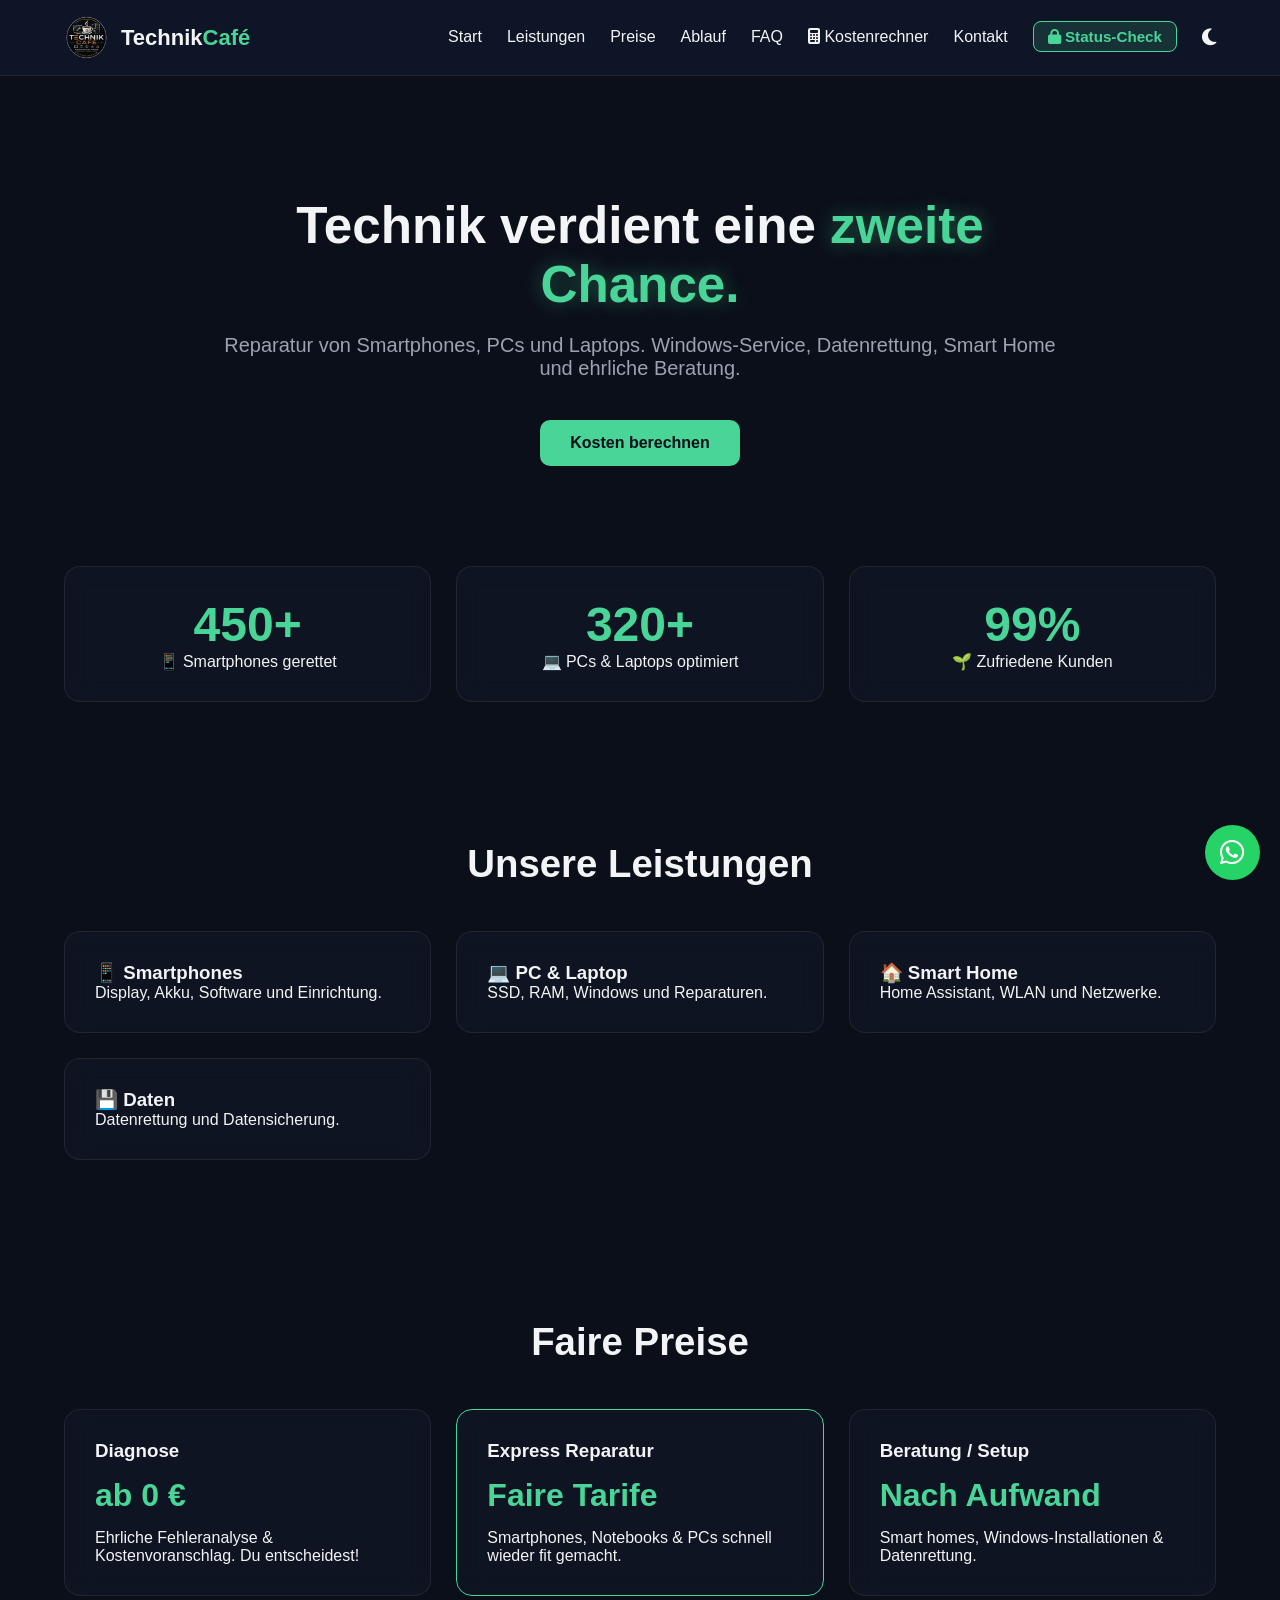
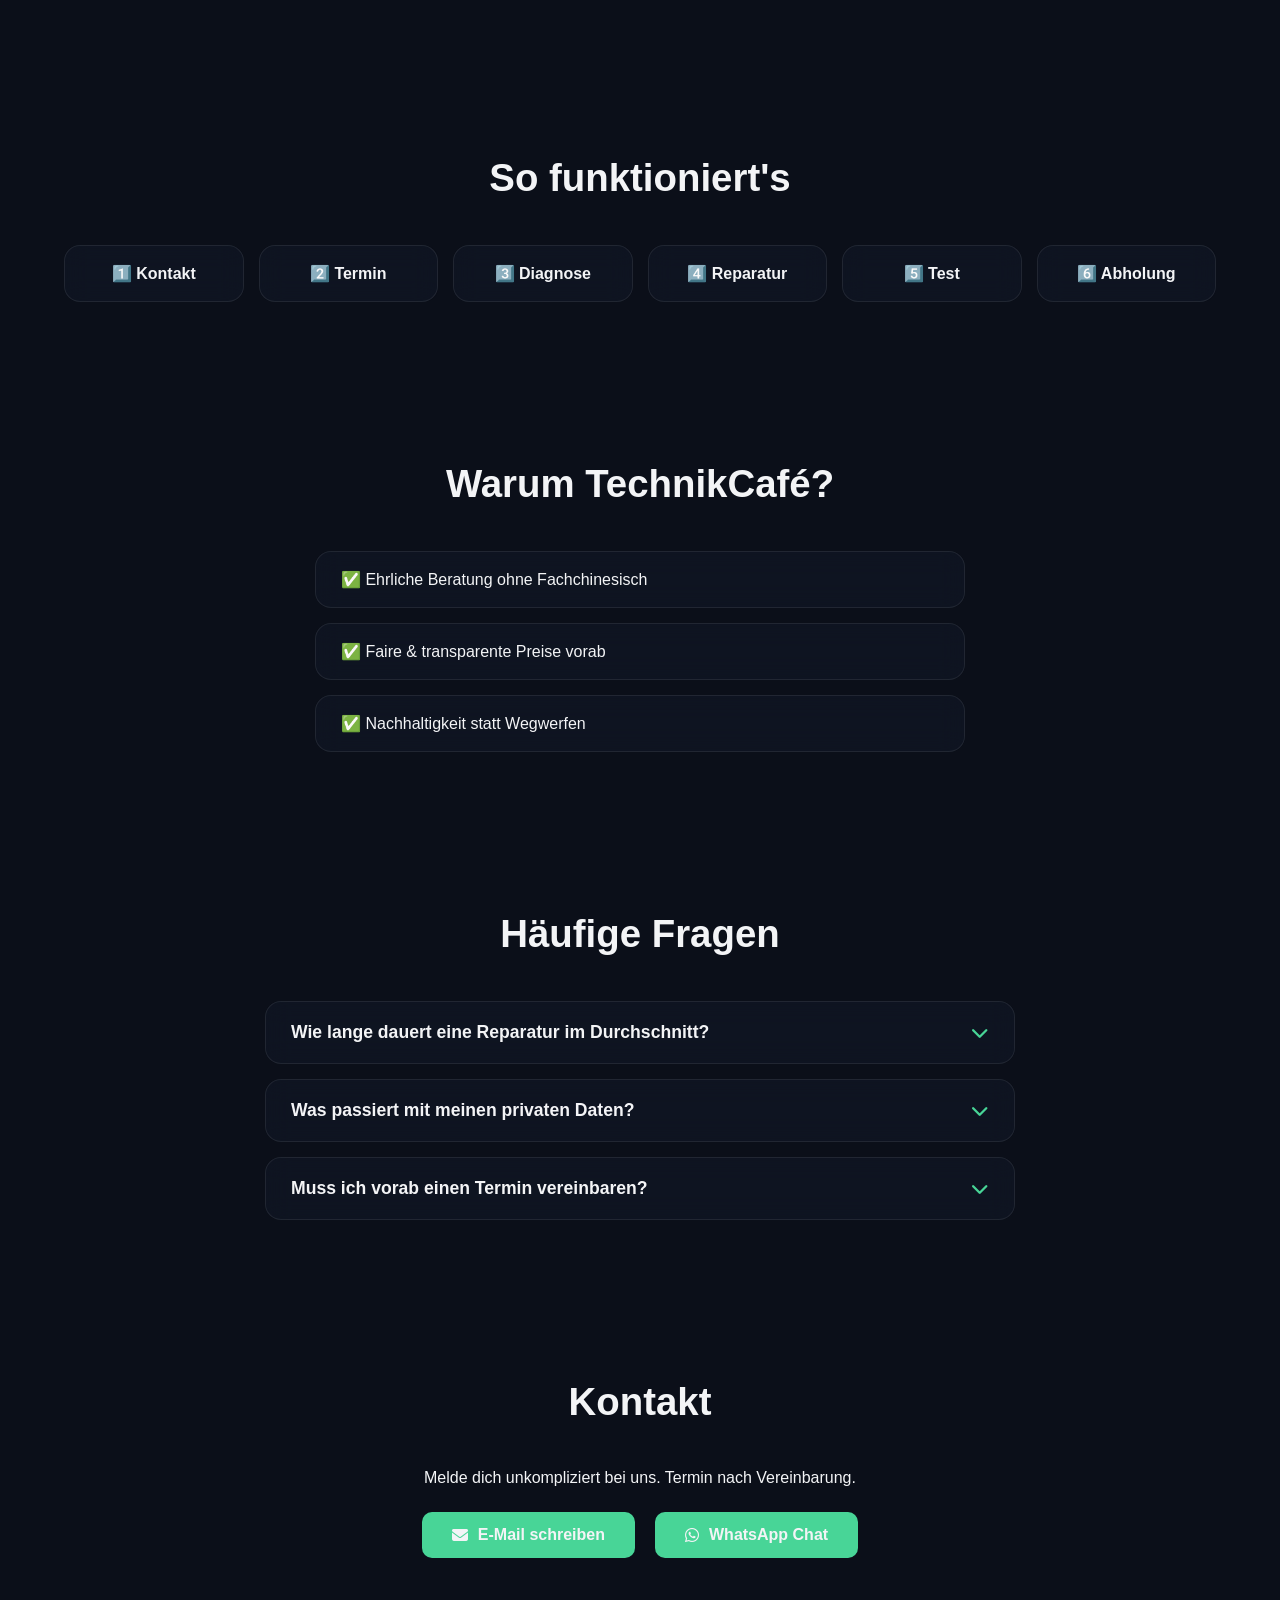
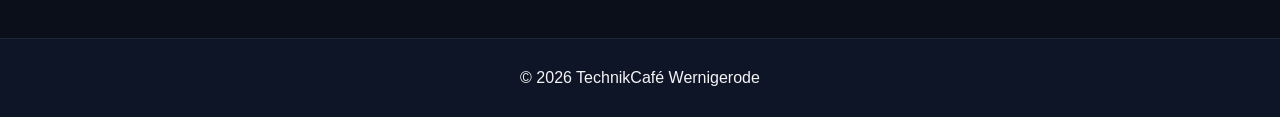
==== index.html @ 8811cb4f "Add files via upload" ====
<!DOCTYPE html>
<html lang="de">
<head>
    <meta charset="UTF-8">
    <meta name="viewport" content="width=device-width, initial-scale=1.0">
    <title>TechnikCafé | Technik. Reparatur. Beratung.</title>
    <link rel="icon" type="image/x-icon" href="/favicon.ico">
    <link rel="apple-touch-icon" href="/favicon.ico">
    <link rel="stylesheet" href="style.css?v=1.9">
    <link rel="stylesheet" href="https://cdnjs.cloudflare.com/ajax/libs/font-awesome/6.4.0/css/all.min.css">
</head>
<body>

    <div class="bg-animation"></div>

    <header>
        <nav>
            <div class="logo">
                <img src="assets/img/tc.png" alt="TechnikCafé Logo">
                <span>Technik<span class="accent">Café</span></span>
            </div>
            
            <input type="checkbox" id="menu-toggle" class="menu-toggle">
            <label for="menu-toggle" class="menu-hamburger">
                <span></span>
                <span></span>
                <span></span>
            </label>

            <ul>
                <li><a href="#start">Start</a></li>
                <li><a href="#leistungen">Leistungen</a></li>
                <li><a href="#preise">Preise</a></li>
                <li><a href="#ablauf">Ablauf</a></li>
                <li><a href="#faq">FAQ</a></li>
                <li><a href="#" id="calc-open-btn"><i class="fas fa-calculator"></i> Kostenrechner</a></li>
                <li><a href="#kontakt">Kontakt</a></li>
                <li><a href="#" id="login-open-btn" class="nav-login-btn"><i class="fas fa-lock"></i> Status-Check</a></li>
                <li>
                    <button id="theme-toggle" class="theme-btn" aria-label="Farbschema wechseln">
                        <i class="fas fa-moon id-dark"></i>
                        <i class="fas fa-sun id-light" style="display: none;"></i>
                    </button>
                </li>
            </ul>
        </nav>

        <section id="start" class="hero">
            <h1>Technik verdient eine <span class="glow-text">zweite Chance.</span></h1>
            <p>Reparatur von Smartphones, PCs und Laptops. Windows-Service, Datenrettung, Smart Home und ehrliche Beratung.</p>
            <a href="#" id="hero-calc-btn" class="button glow-btn">Kosten berechnen</a>
        </section>
    </header>

    <main>
        <section id="stats" class="stats">
            <div class="cards stats-grid">
                <div class="card glass stat-card">
                    <div class="stat-wrapper"><span class="stat-number" data-target="450">0</span><span class="stat-suffix">+</span></div>
                    <p>📱 Smartphones gerettet</p>
                </div>
                <div class="card glass stat-card">
                    <div class="stat-wrapper"><span class="stat-number" data-target="320">0</span><span class="stat-suffix">+</span></div>
                    <p>💻 PCs & Laptops optimiert</p>
                </div>
                <div class="card glass stat-card">
                    <div class="stat-wrapper"><span class="stat-number" data-target="99">0</span><span class="stat-suffix">%</span></div>
                    <p>🌱 Zufriedene Kunden</p>
                </div>
            </div>
        </section>

        <section id="leistungen" class="leistungen">
            <h2>Unsere Leistungen</h2>
            <div class="cards">
                <div class="card glass">
                    <h3>📱 Smartphones</h3>
                    <p>Display, Akku, Software und Einrichtung.</p>
                </div>
                <div class="card glass">
                    <h3>💻 PC & Laptop</h3>
                    <p>SSD, RAM, Windows und Reparaturen.</p>
                </div>
                <div class="card glass">
                    <h3>🏠 Smart Home</h3>
                    <p>Home Assistant, WLAN und Netzwerke.</p>
                </div>
                <div class="card glass">
                    <h3>💾 Daten</h3>
                    <p>Datenrettung und Datensicherung.</p>
                </div>
            </div>
        </section>

        <section id="preise" class="preise">
            <h2>Faire Preise</h2>
            <div class="cards">
                <div class="card glass price-card">
                    <h3>Diagnose</h3>
                    <div class="price">ab 0 €</div>
                    <p>Ehrliche Fehleranalyse & Kostenvoranschlag. Du entscheidest!</p>
                </div>
                <div class="card glass price-card featured">
                    <h3>Express Reparatur</h3>
                    <div class="price">Faire Tarife</div>
                    <p>Smartphones, Notebooks & PCs schnell wieder fit gemacht.</p>
                </div>
                <div class="card glass price-card">
                    <h3>Beratung / Setup</h3>
                    <div class="price">Nach Aufwand</div>
                    <p>Smart homes, Windows-Installationen & Datenrettung.</p>
                </div>
            </div>
        </section>

        <section id="ablauf" class="ablauf">
            <h2>So funktioniert's</h2>
            <div class="timeline">
                <div class="glass">1️⃣ Kontakt</div>
                <div class="glass">2️⃣ Termin</div>
                <div class="glass">3️⃣ Diagnose</div>
                <div class="glass">4️⃣ Reparatur</div>
                <div class="glass">5️⃣ Test</div>
                <div class="glass">6️⃣ Abholung</div>
            </div>
        </section>

        <section class="warum">
            <h2>Warum TechnikCafé?</h2>
            <ul class="warum-list">
                <li class="glass">✅ Ehrliche Beratung ohne Fachchinesisch</li>
                <li class="glass">✅ Faire & transparente Preise vorab</li>
                <li class="glass">✅ Nachhaltigkeit statt Wegwerfen</li>
            </ul>
        </section>

        <section id="faq" class="faq">
            <h2>Häufige Fragen</h2>
            <div class="faq-container">
                <div class="faq-item glass">
                    <div class="faq-question">
                        <span>Wie lange dauert eine Reparatur im Durchschnitt?</span>
                        <i class="fas fa-chevron-down"></i>
                    </div>
                    <div class="faq-answer">
                        <p>Viele Smartphone-Reparaturen (wie Display- oder Akkuwechsel) erledigen wir innerhalb weniger Stunden. Bei aufwendigeren PC-Fehlersuchen oder Datenrettungen kann es 1-3 Werktage dauern. Wir geben dir bei der Diagnose immer eine genaue Einschätzung.</p>
                    </div>
                </div>

                <div class="faq-item glass">
                    <div class="faq-question">
                        <span>Was passiert mit meinen privaten Daten?</span>
                        <i class="fas fa-chevron-down"></i>
                    </div>
                    <div class="faq-answer">
                        <p>Deine Daten sind bei uns absolut sicher. Datenschutz hat höchste Priorität. Sofern es für die Reparatur nicht zwingend notwendig ist, verlangen wir keine Sperrcodes. Vor größeren Eingriffen versuchen wir zudem immer, deine Daten redundant zu sichern.</p>
                    </div>
                </div>

                <div class="faq-item glass">
                    <div class="faq-question">
                        <span>Muss ich vorab einen Termin vereinbaren?</span>
                        <i class="fas fa-chevron-down"></i>
                    </div>
                    <div class="faq-answer">
                        <p>Ja, bitte halte kurz Rücksprache mit uns per WhatsApp oder E-Mail. Da wir uns für jede Beratung und Diagnose ausreichend Zeit nehmen möchten, arbeiten wir ausschließlich nach vorheriger Terminvereinbarung.</p>
                    </div>
                </div>
            </div>
        </section>

        <section id="kontakt" class="kontakt">
            <h2>Kontakt</h2>
            <p>Melde dich unkompliziert bei uns. Termin nach Vereinbarung.</p>
            <div class="kontakt-buttons">
                <a href="mailto:service@technikcafe.com" class="button glass"><i class="fas fa-envelope"></i> E-Mail schreiben</a>
                <a href="https://wa.me/4915736841062" class="button glass whatsapp-btn" target="_blank" rel="noopener noreferrer"><i class="fab fa-whatsapp"></i> WhatsApp Chat</a>
            </div>
        </section>
    </main>

    <div id="calc-modal" class="modal-overlay">
        <div class="modal-content glass calc-modal-content">
            <button id="calc-close-btn" class="modal-close" aria-label="Schließen">&times;</button>
            <h3><i class="fas fa-calculator"></i> Kostenrechner</h3>
            <p class="modal-desc">Wähle Schritt für Schritt deine Optionen, um eine realistische Preisschätzung zu erhalten.</p>
            
            <div class="input-group">
                <label for="calc-main-cat">1. Bereich wählen</label>
                <select id="calc-main-cat">
                    <option value="smartphone">📱 Smartphone Reparatur</option>
                    <option value="computer">💻 PC & Laptop Service</option>
                    <option value="software-network">💿 Software, Daten & Netzwerke</option>
                </select>
            </div>

            <div class="input-group" id="group-brand">
                <label for="calc-brand">2. Marke / System</label>
                <select id="calc-brand">
                    </select>
            </div>

            <div class="input-group" id="group-model">
                <label for="calc-model-series">3. Modellreihe / Generation</label>
                <select id="calc-model-series">
                    </select>
            </div>

            <div class="input-group">
                <label for="calc-service">4. Defekt / gewünschter Dienst</label>
                <select id="calc-service">
                    </select>
            </div>

            <div class="price-display-box">
                <span class="price-label">Voraussichtlicher Richtpreis:</span>
                <div id="calc-price-result" class="calculated-price">0 €</div>
                <p class="price-disclaimer">*Preise basieren auf marktüblichen Ersatzteilkosten und kalkulierter Arbeitszeit. Der exakte Festpreis wird nach einer Überprüfung vor Ort ermittelt.</p>
            </div>

            <a href="#" id="calc-whatsapp-btn" target="_blank" rel="noopener noreferrer" class="button whatsapp-calc-btn">
                <i class="fab fa-whatsapp"></i> Kostenschätzung via WhatsApp anfragen
            </a>
        </div>
    </div>

    <div id="login-modal" class="modal-overlay">
        <div class="modal-content glass">
            <button id="login-close-btn" class="modal-close" aria-label="Schließen">&times;</button>
            <h3><i class="fas fa-tools"></i> Status abrufen</h3>
            <p class="modal-desc">Gib deine Daten ein, um den aktuellen Stand deiner Reparatur live einzusehen.</p>
            
            <form onsubmit="event.preventDefault(); alert('Die ERPNext-Anbindung folgt in Kürze! Dein Status wird bald hier abrufbar sein.');">
                <div class="input-group">
                    <label for="auftragsnummer">Auftrags- oder Ticketnummer</label>
                    <input type="text" id="auftragsnummer" placeholder="z.B. REP-2026-001" required>
                </div>
                <div class="input-group">
                    <label for="login-email">E-Mail-Adresse</label>
                    <input type="email" id="login-email" placeholder="deine@email.de" required>
                </div>
                <button type="submit" class="button form-submit-btn">Status prüfen</button>
            </form>
        </div>
    </div>

    <a href="https://wa.me/4915736841062" class="whatsapp-float" target="_blank" rel="noopener noreferrer">
        <i class="fab fa-whatsapp"></i>
    </a>

    <footer>
        <p>&copy; 2026 TechnikCafé Wernigerode</p>
    </footer>

    <script>
        // --- COUNTER LOGIK ---
        const stats = document.querySelectorAll('.stat-number');
        const startCounter = (entries, observer) => {
            entries.forEach(entry => {
                if (entry.isIntersecting) {
                    const target = entry.target;
                    const targetNumber = parseInt(target.getAttribute('data-target'), 10);
                    let currentNumber = 0;
                    const duration = 1500;
                    const stepTime = Math.max(Math.floor(duration / targetNumber), 15);
                    
                    const counter = setInterval(() => {
                        currentNumber += Math.ceil(targetNumber / (duration / stepTime));
                        if (currentNumber >= targetNumber) {
                            target.innerText = targetNumber;
                            clearInterval(counter);
                        } else {
                            target.innerText = currentNumber;
                        }
                    }, stepTime);
                    observer.unobserve(target);
                }
            });
        };
        const observer = new IntersectionObserver(startCounter, { threshold: 0.3 });
        stats.forEach(stat => observer.observe(stat));

        // --- FAQ INTERAKTIV ---
        const faqHeaders = document.querySelectorAll('.faq-question');
        faqHeaders.forEach(header => {
            header.addEventListener('click', () => {
                const item = header.parentElement;
                document.querySelectorAll('.faq-item').forEach(otherItem => {
                    if (otherItem !== item) otherItem.classList.remove('active');
                });
                item.classList.toggle('active');
            });
        });

        // --- LIGHT/DARK MODE TOGGLE ---
        const themeToggle = document.getElementById('theme-toggle');
        const moonIcon = themeToggle.querySelector('.id-dark');
        const sunIcon = themeToggle.querySelector('.id-light');

        if (localStorage.getItem('theme') === 'light') {
            document.body.classList.add('light-mode');
            moonIcon.style.display = 'none';
            sunIcon.style.display = 'inline-block';
        }

        themeToggle.addEventListener('click', () => {
            document.body.classList.toggle('light-mode');
            if (document.body.classList.contains('light-mode')) {
                localStorage.setItem('theme', 'light');
                moonIcon.style.display = 'none';
                sunIcon.style.display = 'inline-block';
            } else {
                localStorage.setItem('theme', 'dark');
                moonIcon.style.display = 'inline-block';
                sunIcon.style.display = 'none';
            }
        });

        // --- MODAL EVENT STEUERUNG ---
        const loginOpenBtn = document.getElementById('login-open-btn');
        const loginCloseBtn = document.getElementById('login-close-btn');
        const loginModal = document.getElementById('login-modal');
        
        const calcOpenBtn = document.getElementById('calc-open-btn');
        const heroCalcBtn = document.getElementById('hero-calc-btn');
        const calcCloseBtn = document.getElementById('calc-close-btn');
        const calcModal = document.getElementById('calc-modal');
        
        const menuToggle = document.getElementById('menu-toggle');

        loginOpenBtn.addEventListener('click', (e) => {
            e.preventDefault();
            loginModal.classList.add('open');
            if (menuToggle) menuToggle.checked = false; 
        });
        loginCloseBtn.addEventListener('click', () => loginModal.classList.remove('open'));

        const openCalc = (e) => {
            e.preventDefault();
            calcModal.classList.add('open');
            if (menuToggle) menuToggle.checked = false;
        };
        calcOpenBtn.addEventListener('click', openCalc);
        heroCalcBtn.addEventListener('click', openCalc);
        calcCloseBtn.addEventListener('click', () => calcModal.classList.remove('open'));

        window.addEventListener('click', (e) => {
            if (e.target === loginModal) loginModal.classList.remove('open');
            if (e.target === calcModal) calcModal.classList.remove('open');
        });

        // --- 🧮 MARKTÜBLICHE & HOCHKALKULIERTE PREIS-DATENBANK ---
        const db = {
            smartphone: {
                brands: { apple: "Apple iPhone", samsung: "Samsung Galaxy" },
                series: {
                    apple: {
                        iph1617: "iPhone 16 / 17 Serie",
                        iph1315: "iPhone 13 / 14 / 15 Serie",
                        iph1112: "iPhone 11 / 12 Serie",
                        ipholder: "iPhone X / XR / SE (Älter)"
                    },
                    samsung: {
                        galaxyS: "Galaxy S-Reihe (High-End)",
                        galaxyA: "Galaxy A-Reihe (Mittelklasse)"
                    }
                },
                services: {
                    iph1617: [
                        { text: "📱 Displaytausch (Hochwertiges OLED)", price: "ab 149 €" },
                        { text: "🔋 Akkuwechsel (Premium-Zelle)", price: "99 €" },
                        { text: "📸 Hauptkamera-Glas hinten tauschen", price: "49 €" },
                        { text: "🔌 Ladeanschluss Reinigung & Service", price: "29 €" }
                    ],
                    iph1315: [
                        { text: "📱 Displaytausch (OLED Originalqualität)", price: "ab 129 €" },
                        { text: "🔋 Akkuwechsel (Premium)", price: "89 €" },
                        { text: "🔌 USB-C / Lightning Ladebuchse Tausch", price: "79 €" }
                    ],
                    iph1112: [
                        { text: "📱 Displaytausch", price: "ab 99 €" },
                        { text: "🔋 Akkuwechsel", price: "79 €" },
                        { text: "🔙 Glas-Rückseite erneuern (Laser-Verfahren)", price: "89 €" }
                    ],
                    ipholder: [
                        { text: "📱 Displaywechsel komplett", price: "79 €" },
                        { text: "🔋 Akkuwechsel", price: "59 €" }
                    ],
                    galaxyS: [
                        { text: "📱 Displaywechsel (Original Service Pack)", price: "ab 169 €" },
                        { text: "🔋 Akkuwechsel (Original)", price: "79 €" },
                        { text: "🔌 USB-C Ladebuchse Kompletttausch", price: "69 €" },
                        { text: "📸 Kamera-Glas Rückseite wechseln", price: "39 €" }
                    ],
                    galaxyA: [
                        { text: "📱 Displaywechsel komplett", price: "ab 89 €" },
                        { text: "🔋 Akkuwechsel", price: "59 €" },
                        { text: "🔌 Ladeanschluss-Platine tauschen", price: "49 €" }
                    ]
                }
            },
            computer: {
                brands: { pc: "Desktop Windows PC", laptop: "Notebook / Laptop" },
                series: {
                    pc: { standard: "Komplettsystem / Eigenbau PC" },
                    laptop: { standard: "Multimedia & Office Notebook" }
                },
                services: {
                    standard: [
                        { text: "🧹 Tiefenreinigung & Premium Wärmeleitpaste (MX-6)", price: "59 €" },
                        { text: "🚀 500GB SSD-Upgrade inkl. Windows & Datenumzug", price: "99 €" },
                        { text: "🚀 1TB SSD-Upgrade inkl. Windows & Datenumzug", price: "139 €" },
                        { text: "🔌 Netzteil-Austausch bei Defekt (zzgl. Hardware)", price: "49 €" },
                        { text: "💻 Notebook Displaytausch (15.6 Zoll IPS Standard)", price: "ab 149 €" },
                        { text: "🔍 Umfassende Hardware-Fehlersuche & Diagnose", price: "39 €" }
                    ]
                }
            },
            "software-network": {
                brands: { software: "Betriebssystem & Daten", network: "Netzwerk & Smart Home" },
                series: {
                    software: { softall: "Windows & Datenrettung" },
                    network: { netall: "Router & Hausautomation" }
                },
                services: {
                    softall: [
                        { text: "💿 Windows 10/11 Neuinstallation sauber mit Treibern", price: "79 €" },
                        { text: "🛡️ Bereinigung: Viren, Trojaner & Adware entfernen", price: "69 €" },
                        { text: "💾 Logische Datenrettung (wichtige Bilder & Dokumente)", price: "ab 79 €" },
                        { text: "🔄 Systemumzug auf neuen PC/Laptop komplett", price: "89 €" }
                    ],
                    netall: [
                        { text: "🌐 WLAN-Einrichtung, Mesh & Router Konfiguration vor Ort", price: "79 €" },
                        { text: "🏠 Home Assistant Smart-Home Beratung & Basis-Setup", price: "Nach Aufwand" }
                    ]
                }
            }
        };

        const mainCatSelect = document.getElementById('calc-main-cat');
        const brandSelect = document.getElementById('calc-brand');
        const modelSelect = document.getElementById('calc-model-series');
        const serviceSelect = document.getElementById('calc-service');
        const priceResult = document.getElementById('calc-price-result');
        const whatsappCalcBtn = document.getElementById('calc-whatsapp-btn');

        function rebuildDropdowns() {
            const mainCat = mainCatSelect.value;
            const currentData = db[mainCat];

            brandSelect.innerHTML = "";
            for (let key in currentData.brands) {
                let opt = document.createElement('option');
                opt.value = key;
                opt.textContent = currentData.brands[key];
                brandSelect.appendChild(opt);
            }
            
            updateModels();
        }

        function updateModels() {
            const mainCat = mainCatSelect.value;
            const brand = brandSelect.value;
            const currentData = db[mainCat];

            modelSelect.innerHTML = "";
            const models = currentData.series[brand];
            for (let key in models) {
                let opt = document.createElement('option');
                opt.value = key;
                opt.textContent = models[key];
                modelSelect.appendChild(opt);
            }

            updateServices();
        }

        function updateServices() {
            const mainCat = mainCatSelect.value;
            let modelKey = modelSelect.value;
            
            if (mainCat !== 'smartphone') {
                modelKey = "standard";
                if (mainCat === 'software-network') {
                    modelKey = brandSelect.value === 'software' ? 'softall' : 'netall';
                }
            }

            const services = db[mainCat].services[modelKey] || [];

            serviceSelect.innerHTML = "";
            services.forEach((service, index) => {
                let opt = document.createElement('option');
                opt.value = index;
                opt.textContent = service.text;
                serviceSelect.appendChild(opt);
            });

            showFinalPrice();
        }

        function showFinalPrice() {
            const mainCat = mainCatSelect.value;
            let modelKey = modelSelect.value;
            if (mainCat !== 'smartphone') {
                modelKey = "standard";
                if (mainCat === 'software-network') {
                    modelKey = brandSelect.value === 'software' ? 'softall' : 'netall';
                }
            }
            
            const serviceIndex = serviceSelect.value;
            const services = db[mainCat].services[modelKey] || [];
            const selectedService = services[serviceIndex];

            if (selectedService) {
                priceResult.textContent = selectedService.price;
                
                const phone = "4915736841062";
                const text = `Hallo TechnikCafé, ich habe euren Rechner genutzt. Ich interessiere mich für folgenden Service:\n👉 ${selectedService.text} (${selectedService.price}).\nWann hättet ihr Zeit für eine genauere Absprache oder Diagnose?`;
                whatsappCalcBtn.href = `https://wa.me/${phone}?text=${encodeURIComponent(text)}`;
            }
        }

        mainCatSelect.addEventListener('change', rebuildDropdowns);
        brandSelect.addEventListener('change', updateModels);
        modelSelect.addEventListener('change', updateServices);
        serviceSelect.addEventListener('change', showFinalPrice);

        rebuildDropdowns();
    </script>
</body>
</html>
---- style.css ----
/* --- 🎨 SYSTEM-VARIABLEN (Standard: Dark Mode) --- */
:root {
    --bg-color: #0b0f19;
    --surface-glass: rgba(17, 24, 39, 0.6);
    --border-glass: rgba(255, 255, 255, 0.08);
    --accent: #48d597;
    --accent-glow: rgba(72, 213, 151, 0.4);
    --text-main: #f3f4f6;
    --text-muted: #9ca3af;
    --nav-bg: rgba(15, 23, 42, 0.8);
    --input-bg: rgba(31, 41, 55, 0.5);
}

/* 🌓 LIGHT MODE VARIANTE */
body.light-mode {
    --bg-color: #f0f4f8 !important;
    --surface-glass: rgba(255, 255, 255, 0.75) !important;
    --border-glass: rgba(15, 23, 42, 0.08) !important;
    --accent: #10b981 !important;
    --accent-glow: rgba(16, 185, 129, 0.2) !important;
    --text-main: #0f172a !important;
    --text-muted: #475569 !important;
    --nav-bg: rgba(226, 232, 240, 0.85) !important;
    --input-bg: rgba(255, 255, 255, 0.9) !important;
}

* {
    margin: 0;
    padding: 0;
    box-sizing: border-box;
    scroll-behavior: smooth;
}

html, body {
    width: 100%;
    max-width: 100%;
    overflow-x: hidden;
    background: var(--bg-color);
    color: var(--text-main);
    font-family: 'Segoe UI', Roboto, Helvetica, Arial, sans-serif;
    transition: background-color 0.3s ease, color 0.3s ease;
}

.bg-animation {
    position: fixed;
    top: 0;
    left: 0;
    width: 100vw;
    height: 100vh;
    background: radial-gradient(circle at 15% 20%, rgba(72, 213, 151, 0.06) 0%, transparent 45%);
    z-index: -1;
    pointer-events: none;
}

.glass {
    background: var(--surface-glass);
    backdrop-filter: blur(12px);
    -webkit-backdrop-filter: blur(12px);
    border: 1px solid var(--border-glass);
    border-radius: 16px;
}

.accent { color: var(--accent); }

/* 🧭 NAVIGATION & STATUS-BUTTON */
nav {
    display: flex;
    justify-content: space-between;
    align-items: center;
    padding: 15px 5%;
    background: var(--nav-bg);
    position: sticky;
    top: 0;
    z-index: 100;
    border-bottom: 1px solid var(--border-glass);
}

.logo { display: flex; align-items: center; gap: 12px; font-size: 22px; font-weight: 800; }
.logo img { height: 45px; }
nav ul { display: flex; gap: 25px; list-style: none; align-items: center; }
nav a { color: var(--text-main); text-decoration: none; font-weight: 500; transition: color 0.2s; }
nav a:hover { color: var(--accent); }

.nav-login-btn {
    background: rgba(72, 213, 151, 0.15);
    border: 1px solid var(--accent);
    padding: 6px 14px;
    border-radius: 8px;
    font-size: 0.95rem;
    color: var(--accent) !important;
    font-weight: 600;
}
.nav-login-btn:hover {
    background: var(--accent);
    color: #0b0f19 !important;
}
body.light-mode .nav-login-btn:hover { color: #fff !important; }

.theme-btn { background: transparent; border: none; color: var(--text-main); font-size: 1.2rem; cursor: pointer; display: flex; }
.menu-toggle, .menu-hamburger { display: none; }

/* 🚀 HERO SECTION */
.hero { text-align: center; padding: 120px 20px 80px 20px; max-width: 900px; margin: 0 auto; }
.hero h1 { font-size: 3.2rem; font-weight: 800; margin-bottom: 20px; }
.glow-text { color: var(--accent); text-shadow: 0 0 20px var(--accent-glow); }
.hero p { font-size: 1.25rem; color: var(--text-muted); margin-bottom: 40px; }

.button {
    display: inline-block;
    background: var(--accent);
    padding: 14px 30px;
    border-radius: 10px;
    text-decoration: none;
    font-weight: bold;
    color: #0b0f19;
    border: none;
    cursor: pointer;
}
body.light-mode .button { color: #fff; }

/* 📊 STATISTIKEN */
.stats { padding: 20px 5% 60px 5%; }
.stats-grid { display: grid; grid-template-columns: repeat(auto-fit, minmax(220px, 1fr)); gap: 20px; }
.stat-card { text-align: center; padding: 25px; }
.stat-wrapper { font-size: 3rem; font-weight: 800; color: var(--accent); }

/* 📦 BOXEN & LAYOUTS */
section { padding: 80px 5%; }
h2 { font-size: 2.4rem; margin-bottom: 45px; text-align: center; }
.cards { display: grid; grid-template-columns: repeat(auto-fit, minmax(280px, 1fr)); gap: 25px; }
.card { padding: 30px; }
.price { font-size: 2rem; font-weight: bold; color: var(--accent); margin: 15px 0; }
.featured { border: 1px solid var(--accent); }

.timeline { display: grid; grid-template-columns: repeat(auto-fit, minmax(140px, 1fr)); gap: 15px; }
.timeline div { padding: 18px; text-align: center; font-weight: 600; }
.warum-list { list-style: none; max-width: 650px; margin: 0 auto; display: flex; flex-direction: column; gap: 15px; }
.warum-list li { padding: 18px 25px; }

/* 🙋‍♂️ FAQ ACCORDION */
.faq-container { max-width: 750px; margin: 0 auto; display: flex; flex-direction: column; gap: 15px; }
.faq-item { overflow: hidden; padding: 0; }
.faq-question { padding: 20px 25px; display: flex; justify-content: space-between; align-items: center; cursor: pointer; font-size: 1.1rem; font-weight: 600; user-select: none; }
.faq-question i { color: var(--accent); transition: transform 0.3s ease; }
.faq-answer { max-height: 0; overflow: hidden; transition: max-height 0.3s ease, padding 0.3s ease; padding: 0 25px; }
.faq-answer p { color: var(--text-muted); padding-bottom: 20px; font-size: 1rem; }
.faq-item.active .faq-answer { max-height: 300px; }
.faq-item.active .faq-question i { transform: rotate(180deg); }

/* 🔒 MODAL OVERLAY POSITIONIERUNG */
.modal-overlay {
    position: fixed;
    top: 0;
    left: 0;
    width: 100%;
    height: 100vh;
    background: rgba(11, 15, 25, 0.85);
    backdrop-filter: blur(12px);
    -webkit-backdrop-filter: blur(12px);
    z-index: 9999;
    display: flex;
    justify-content: center;
    align-items: center;
    opacity: 0;
    pointer-events: none;
    transition: opacity 0.3s ease;
    padding: 20px;
}
.modal-overlay.open { opacity: 1; pointer-events: auto; }

.modal-content {
    width: 100%;
    max-width: 420px;
    padding: 30px 25px;
    position: relative;
    box-shadow: 0 20px 40px rgba(0, 0, 0, 0.5);
    text-align: left;
    box-sizing: border-box;
}

.calc-modal-content { max-width: 500px !important; }

.modal-close {
    position: absolute;
    top: 15px;
    right: 20px;
    background: transparent !important;
    border: none !important;
    font-size: 2.2rem;
    color: var(--text-muted);
    cursor: pointer;
    line-height: 1;
}
.modal-close:hover { color: var(--accent); }

.modal-content h3 { 
    font-size: 1.4rem; margin-bottom: 8px; margin-top: 10px;
    display: flex; align-items: center; gap: 10px; color: var(--text-main);
}
.modal-desc { color: var(--text-muted); font-size: 0.9rem; margin-bottom: 25px; line-height: 1.4; }

/* INPUT & CONTROLS IN MODALEN */
.input-group {
    display: flex;
    flex-direction: column;
    gap: 6px;
    margin-bottom: 18px;
    width: 100%;
}
.input-group label { font-size: 0.85rem; font-weight: 600; color: var(--text-main); }
.input-group input, .input-group select {
    width: 100%;
    background: var(--input-bg);
    border: 1px solid var(--border-glass);
    padding: 12px 14px;
    border-radius: 8px;
    color: var(--text-main);
    font-size: 1rem;
    outline: none;
    box-sizing: border-box;
    font-family: inherit;
}
.input-group input:focus, .input-group select:focus { 
    border-color: var(--accent); 
    box-shadow: 0 0 10px var(--accent-glow);
}
.input-group select option { background: var(--bg-color); color: var(--text-main); }
.form-submit-btn { width: 100%; margin-top: 10px; border: none; text-align: center; }

/* 🧮 KOSTENRECHNER DESIGN */
.price-display-box {
    background: rgba(255, 255, 255, 0.02);
    border: 1px dashed var(--border-glass);
    border-radius: 12px;
    padding: 20px 15px;
    text-align: center;
    margin: 20px 0;
}
.price-label { font-size: 0.85rem; color: var(--text-muted); text-transform: uppercase; }
.calculated-price { font-size: 2.8rem; font-weight: 800; color: var(--accent); margin: 5px 0; text-shadow: 0 0 15px var(--accent-glow); }
.price-disclaimer { font-size: 0.75rem; color: var(--text-muted); line-height: 1.3; }

.whatsapp-calc-btn {
    width: 100%;
    background-color: #25d366;
    color: #fff !important;
    display: flex;
    align-items: center;
    justify-content: center;
    gap: 10px;
    padding: 12px 20px;
    border-radius: 10px;
    font-size: 1rem;
    border: none;
    text-decoration: none;
    font-weight: bold;
}
.whatsapp-calc-btn:hover { background-color: #20ba59; }

/* 📞 DIREKTER KONTAKT & FOOTER */
.kontakt { text-align: center; }
.kontakt-buttons { display: flex; justify-content: center; gap: 20px; flex-wrap: wrap; margin-top: 25px; }
.kontakt-buttons .button { color: var(--text-main); display: flex; align-items: center; gap: 10px; }
body.light-mode .kontakt-buttons .button:first-child { color: #fff; }
footer { padding: 30px; text-align: center; background: rgba(15, 23, 42, 0.9); border-top: 1px solid var(--border-glass); }
body.light-mode footer { background: rgba(226, 232, 240, 0.9); }
.whatsapp-float { position: fixed; bottom: 20px; right: 20px; background-color: #25d366; color: #fff; border-radius: 50%; width: 55px; height: 55px; display: flex; align-items: center; justify-content: center; font-size: 28px; z-index: 99; text-decoration: none; }

/* 📱 RESPONSIVENESS (SMARTPHONES) */
@media (max-width: 768px) {
    .hero h1 { font-size: 2.0rem; }
    section { padding: 50px 5%; }
    
    .menu-hamburger { display: flex; flex-direction: column; gap: 5px; }
    .menu-hamburger span { display: block; width: 26px; height: 3px; background: var(--text-main); }
    
    nav ul {
        position: fixed;
        top: 0;
        right: -100%;
        width: 80%;
        height: 100vh;
        background: var(--bg-color);
        flex-direction: column;
        justify-content: center;
        align-items: center;
        gap: 35px;
        transition: right 0.4s ease-in-out;
    }
    .menu-toggle:checked ~ ul { right: 0; }
    .nav-login-btn { width: 80%; text-align: center; padding: 12px 0; }
}
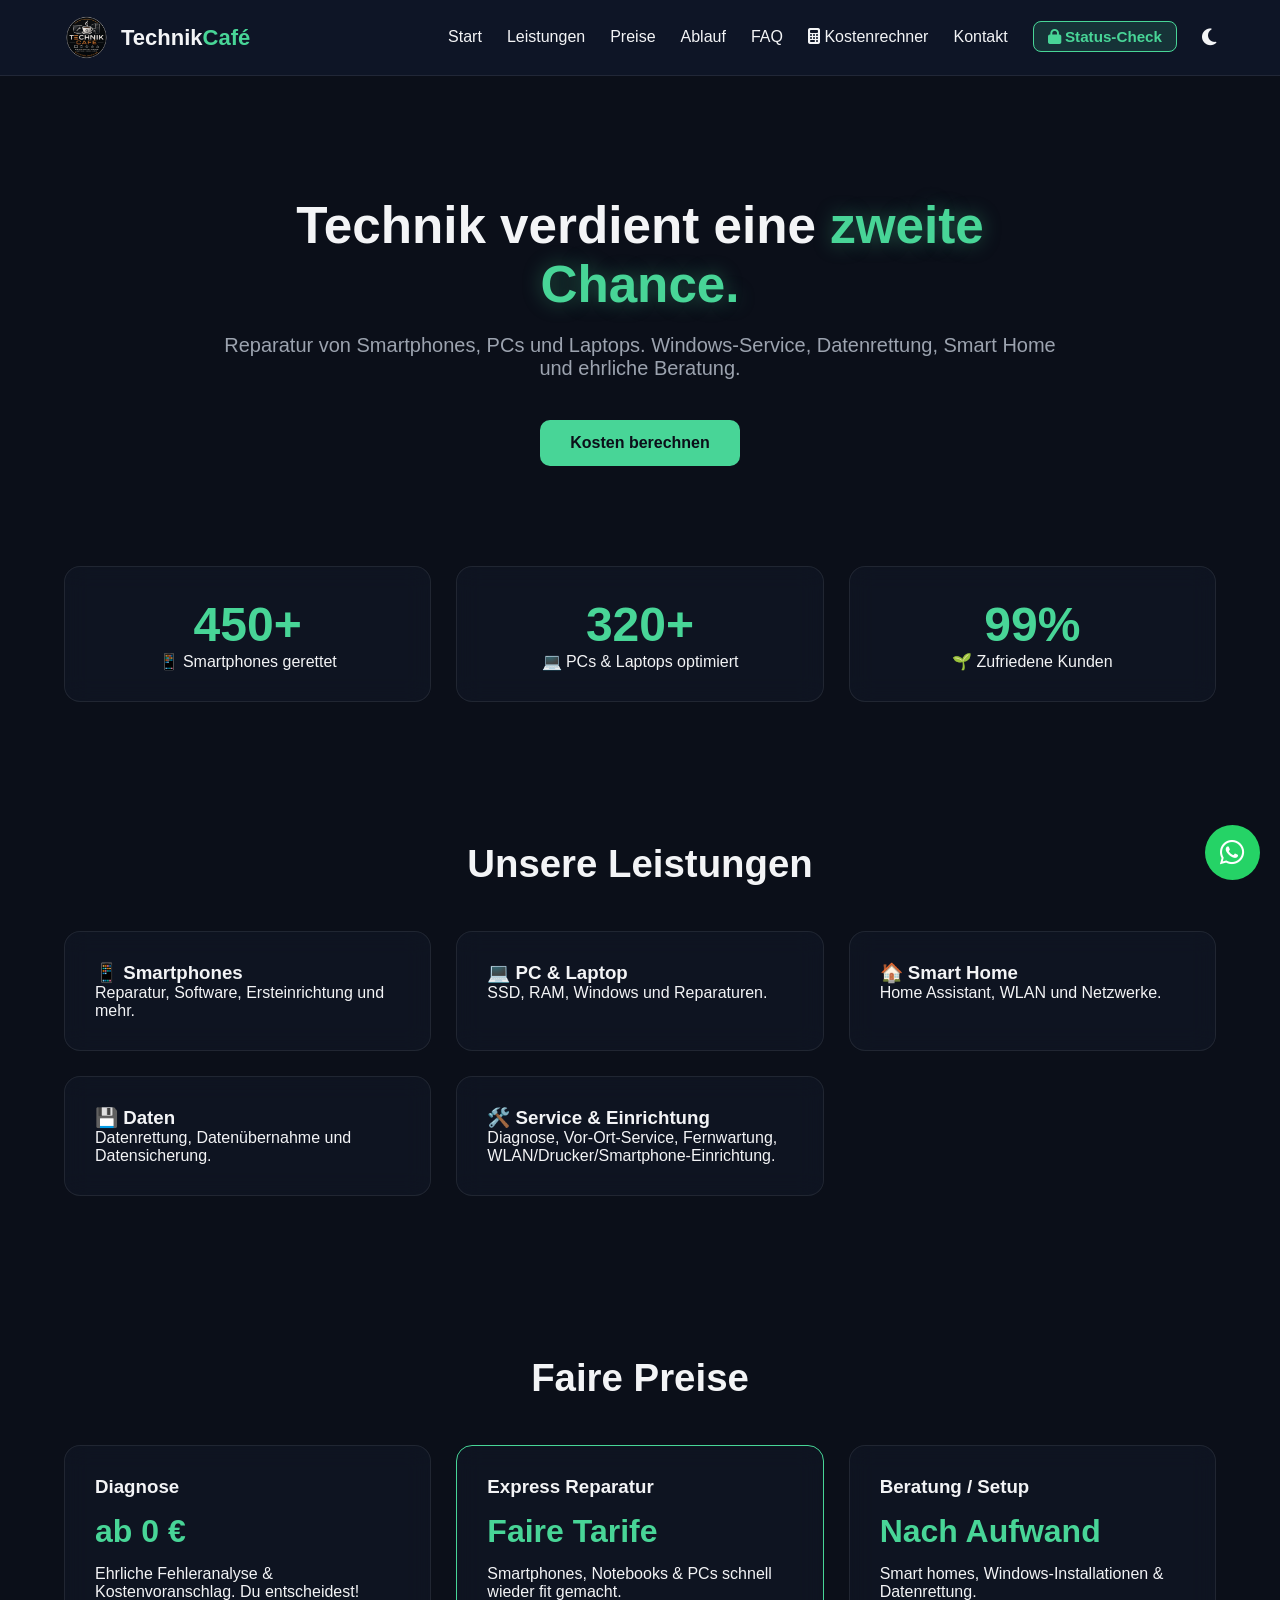
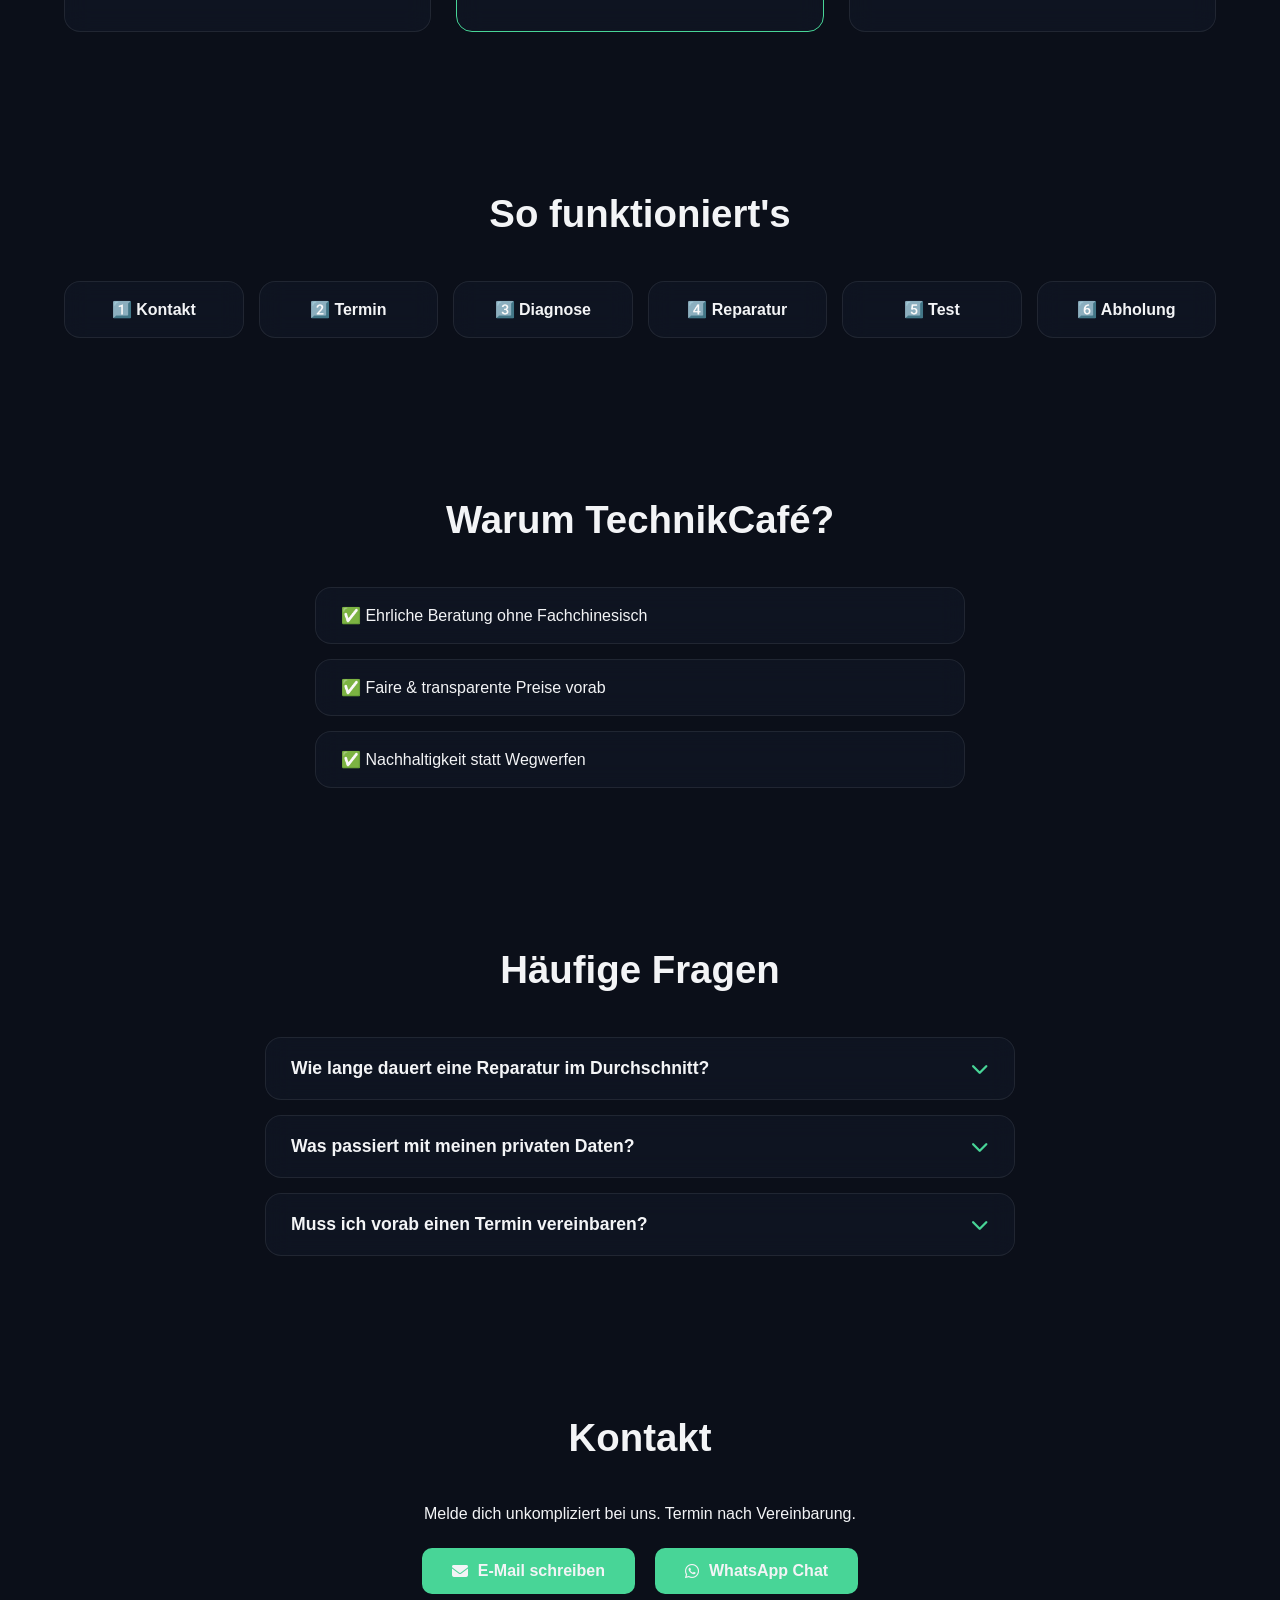
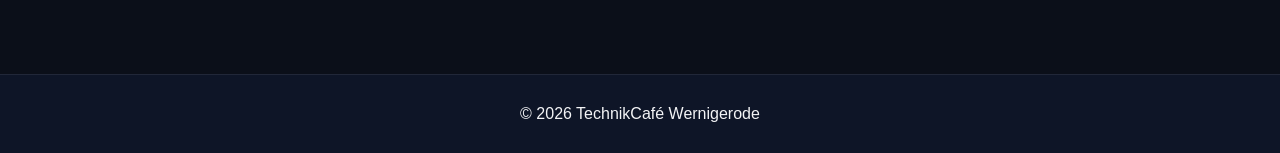
==== commit e466cb39: "Add files via upload" ====
--- a/index.html
+++ b/index.html
@@ -4,9 +4,10 @@
     <meta charset="UTF-8">
     <meta name="viewport" content="width=device-width, initial-scale=1.0">
     <title>TechnikCafé | Technik. Reparatur. Beratung.</title>
+    <link rel="canonical" href="https://technikcafe.com/">
     <link rel="icon" type="image/x-icon" href="/favicon.ico">
     <link rel="apple-touch-icon" href="/favicon.ico">
-    <link rel="stylesheet" href="style.css?v=1.9">
+    <link rel="stylesheet" href="style.css?v=2.0">
     <link rel="stylesheet" href="https://cdnjs.cloudflare.com/ajax/libs/font-awesome/6.4.0/css/all.min.css">
 </head>
 <body>
@@ -75,7 +76,7 @@
             <div class="cards">
                 <div class="card glass">
                     <h3>📱 Smartphones</h3>
-                    <p>Display, Akku, Software und Einrichtung.</p>
+                    <p>Reparatur, Software, Ersteinrichtung und mehr.</p>
                 </div>
                 <div class="card glass">
                     <h3>💻 PC & Laptop</h3>
@@ -87,7 +88,11 @@
                 </div>
                 <div class="card glass">
                     <h3>💾 Daten</h3>
-                    <p>Datenrettung und Datensicherung.</p>
+                    <p>Datenrettung, Datenübernahme und Datensicherung.</p>
+                </div>
+                <div class="card glass">
+                    <h3>🛠️ Service & Einrichtung</h3>
+                    <p>Diagnose, Vor-Ort-Service, Fernwartung, WLAN/Drucker/Smartphone-Einrichtung.</p>
                 </div>
             </div>
         </section>
@@ -184,13 +189,15 @@
             <button id="calc-close-btn" class="modal-close" aria-label="Schließen">&times;</button>
             <h3><i class="fas fa-calculator"></i> Kostenrechner</h3>
             <p class="modal-desc">Wähle Schritt für Schritt deine Optionen, um eine realistische Preisschätzung zu erhalten.</p>
+            <p class="calc-note">ℹ️ Ausgegraute Leistungen sind aktuell pausiert – bei Bedarf einfach direkt bei uns anfragen.</p>
             
             <div class="input-group">
                 <label for="calc-main-cat">1. Bereich wählen</label>
                 <select id="calc-main-cat">
                     <option value="smartphone">📱 Smartphone Reparatur</option>
                     <option value="computer">💻 PC & Laptop Service</option>
-                    <option value="software-network">💿 Software, Daten & Netzwerke</option>
+                    <option value="software-network">💿 Software & Daten</option>
+                    <option value="service">🛠️ Service & Einrichtung</option>
                 </select>
             </div>
 
@@ -230,10 +237,10 @@
             <h3><i class="fas fa-tools"></i> Status abrufen</h3>
             <p class="modal-desc">Gib deine Daten ein, um den aktuellen Stand deiner Reparatur live einzusehen.</p>
             
-            <form onsubmit="event.preventDefault(); alert('Die ERPNext-Anbindung folgt in Kürze! Dein Status wird bald hier abrufbar sein.');">
+            <form id="status-check-form" onsubmit="return handleStatusCheck(event);">
                 <div class="input-group">
-                    <label for="auftragsnummer">Auftrags- oder Ticketnummer</label>
-                    <input type="text" id="auftragsnummer" placeholder="z.B. REP-2026-001" required>
+                    <label for="trackingcode">Tracking-Code (aus deiner Bestätigungsmail)</label>
+                    <input type="text" id="trackingcode" placeholder="z.B. zjoaaeryoi4yayp9" required>
                 </div>
                 <div class="input-group">
                     <label for="login-email">E-Mail-Adresse</label>
@@ -316,6 +323,17 @@
             }
         });
 
+        // --- REPARATURSTATUS WEITERLEITUNG ---
+        function handleStatusCheck(event) {
+            event.preventDefault();
+            const trackingCode = document.getElementById('trackingcode').value.trim();
+            const email = document.getElementById('login-email').value.trim();
+            const baseUrl = 'https://status.technikcafe.com:8843/public/ticket/view.php';
+            const url = baseUrl + '?entity=1&track_id=' + encodeURIComponent(trackingCode) + '&email=' + encodeURIComponent(email);
+            window.open(url, '_blank');
+            return false;
+        }
+
         // --- MODAL EVENT STEUERUNG ---
         const loginOpenBtn = document.getElementById('login-open-btn');
         const loginCloseBtn = document.getElementById('login-close-btn');
@@ -352,7 +370,7 @@
         // --- 🧮 MARKTÜBLICHE & HOCHKALKULIERTE PREIS-DATENBANK ---
         const db = {
             smartphone: {
-                brands: { apple: "Apple iPhone", samsung: "Samsung Galaxy" },
+                brands: { apple: "Apple iPhone", samsung: "Samsung Galaxy", android: "Android (allgemein - alle Hersteller)" },
                 series: {
                     apple: {
                         iph1617: "iPhone 16 / 17 Serie",
@@ -363,39 +381,48 @@
                     samsung: {
                         galaxyS: "Galaxy S-Reihe (High-End)",
                         galaxyA: "Galaxy A-Reihe (Mittelklasse)"
+                    },
+                    android: {
+                        androidall: "Alle Android-Geräte (Samsung, Xiaomi, Huawei, etc.)"
                     }
                 },
                 services: {
                     iph1617: [
-                        { text: "📱 Displaytausch (Hochwertiges OLED)", price: "ab 149 €" },
-                        { text: "🔋 Akkuwechsel (Premium-Zelle)", price: "99 €" },
+                        { text: "📱 Displaytausch (Hochwertiges OLED)", price: "ab 149 €", disabled: true },
+                        { text: "🔋 Akkuwechsel (Premium-Zelle)", price: "99 €", disabled: true },
                         { text: "📸 Hauptkamera-Glas hinten tauschen", price: "49 €" },
                         { text: "🔌 Ladeanschluss Reinigung & Service", price: "29 €" }
                     ],
                     iph1315: [
-                        { text: "📱 Displaytausch (OLED Originalqualität)", price: "ab 129 €" },
-                        { text: "🔋 Akkuwechsel (Premium)", price: "89 €" },
+                        { text: "📱 Displaytausch (OLED Originalqualität)", price: "ab 129 €", disabled: true },
+                        { text: "🔋 Akkuwechsel (Premium)", price: "89 €", disabled: true },
                         { text: "🔌 USB-C / Lightning Ladebuchse Tausch", price: "79 €" }
                     ],
                     iph1112: [
-                        { text: "📱 Displaytausch", price: "ab 99 €" },
-                        { text: "🔋 Akkuwechsel", price: "79 €" },
+                        { text: "📱 Displaytausch", price: "ab 99 €", disabled: true },
+                        { text: "🔋 Akkuwechsel", price: "79 €", disabled: true },
                         { text: "🔙 Glas-Rückseite erneuern (Laser-Verfahren)", price: "89 €" }
                     ],
                     ipholder: [
-                        { text: "📱 Displaywechsel komplett", price: "79 €" },
-                        { text: "🔋 Akkuwechsel", price: "59 €" }
+                        { text: "📱 Displaywechsel komplett", price: "79 €", disabled: true },
+                        { text: "🔋 Akkuwechsel", price: "59 €", disabled: true }
                     ],
                     galaxyS: [
-                        { text: "📱 Displaywechsel (Original Service Pack)", price: "ab 169 €" },
-                        { text: "🔋 Akkuwechsel (Original)", price: "79 €" },
+                        { text: "📱 Displaywechsel (Original Service Pack)", price: "ab 169 €", disabled: true },
+                        { text: "🔋 Akkuwechsel (Original)", price: "79 €", disabled: true },
                         { text: "🔌 USB-C Ladebuchse Kompletttausch", price: "69 €" },
                         { text: "📸 Kamera-Glas Rückseite wechseln", price: "39 €" }
                     ],
                     galaxyA: [
-                        { text: "📱 Displaywechsel komplett", price: "ab 89 €" },
-                        { text: "🔋 Akkuwechsel", price: "59 €" },
+                        { text: "📱 Displaywechsel komplett", price: "ab 89 €", disabled: true },
+                        { text: "🔋 Akkuwechsel", price: "59 €", disabled: true },
                         { text: "🔌 Ladeanschluss-Platine tauschen", price: "49 €" }
+                    ],
+                    androidall: [
+                        { text: "📲 Android-Ersteinrichtung (Google-Konto, Sicherheit, wichtige Apps)", price: "34,99 €" },
+                        { text: "📥 Apps installieren & einrichten (bis 10 Apps)", price: "19,99 €" },
+                        { text: "🦠 Android-Virenentfernung (schädliche Apps / QR-Code-Viren)", price: "49,99 €" },
+                        { text: "🔄 Datensicherung vor Werksreset", price: "29,99 €" }
                     ]
                 }
             },
@@ -407,30 +434,49 @@
                 },
                 services: {
                     standard: [
-                        { text: "🧹 Tiefenreinigung & Premium Wärmeleitpaste (MX-6)", price: "59 €" },
+                        { text: "💾 SSD-Einbau (ohne Umzug)", price: "29,99 €" },
+                        { text: "🧠 RAM-Einbau", price: "19,99 €" },
                         { text: "🚀 500GB SSD-Upgrade inkl. Windows & Datenumzug", price: "99 €" },
                         { text: "🚀 1TB SSD-Upgrade inkl. Windows & Datenumzug", price: "139 €" },
+                        { text: "🧹 Notebook-Innenreinigung", price: "48,99 €" },
+                        { text: "🧴 Reinigung + Wärmeleitpaste", price: "59,99 €" },
                         { text: "🔌 Netzteil-Austausch bei Defekt (zzgl. Hardware)", price: "49 €" },
-                        { text: "💻 Notebook Displaytausch (15.6 Zoll IPS Standard)", price: "ab 149 €" },
-                        { text: "🔍 Umfassende Hardware-Fehlersuche & Diagnose", price: "39 €" }
+                        { text: "💻 Notebook Displaytausch (15.6 Zoll IPS Standard)", price: "ab 149 €" }
                     ]
                 }
             },
             "software-network": {
-                brands: { software: "Betriebssystem & Daten", network: "Netzwerk & Smart Home" },
+                brands: { software: "Betriebssystem & Daten" },
                 series: {
-                    software: { softall: "Windows & Datenrettung" },
-                    network: { netall: "Router & Hausautomation" }
+                    software: { softall: "Windows, Daten & Sicherheit" }
                 },
                 services: {
                     softall: [
-                        { text: "💿 Windows 10/11 Neuinstallation sauber mit Treibern", price: "79 €" },
-                        { text: "🛡️ Bereinigung: Viren, Trojaner & Adware entfernen", price: "69 €" },
-                        { text: "💾 Logische Datenrettung (wichtige Bilder & Dokumente)", price: "ab 79 €" },
-                        { text: "🔄 Systemumzug auf neuen PC/Laptop komplett", price: "89 €" }
-                    ],
-                    netall: [
-                        { text: "🌐 WLAN-Einrichtung, Mesh & Router Konfiguration vor Ort", price: "79 €" },
+                        { text: "💿 Windows 11 Neuinstallation", price: "60 €" },
+                        { text: "🔧 Treiber- und Update-Service", price: "29,99 €" },
+                        { text: "🛡️ Virenentfernung", price: "69,99 €" },
+                        { text: "⚡ PC-Optimierung", price: "39,99 €" },
+                        { text: "📦 Datenübernahme bis 250 GB", price: "39,99 €" },
+                        { text: "📦 Datenübernahme bis 1 TB", price: "69,99 €" },
+                        { text: "💾 Logische Datenrettung (wichtige Bilder & Dokumente)", price: "ab 79 €" }
+                    ]
+                }
+            },
+            service: {
+                brands: { allgemein: "Allgemeiner Service" },
+                series: {
+                    allgemein: { allgemein: "Diagnose, Vor-Ort & Einrichtung" }
+                },
+                services: {
+                    allgemein: [
+                        { text: "🔍 Fehlerdiagnose (1 Std., netto)", price: "29 €" },
+                        { text: "📋 Kostenvoranschlag (bei Auftrag kostenlos)", price: "20 €" },
+                        { text: "🚗 Vor-Ort-Service (erste Stunde)", price: "79,99 €" },
+                        { text: "💻 Fernwartung (je 30 Min.)", price: "29,99 €" },
+                        { text: "🌐 WLAN-/Router-Einrichtung", price: "39,99 €" },
+                        { text: "🖨️ Drucker einrichten", price: "29,99 €" },
+                        { text: "📲 Smartphone-Ersteinrichtung", price: "29,99 €" },
+                        { text: "🛡️ Displayfolie montieren", price: "9,99 €" },
                         { text: "🏠 Home Assistant Smart-Home Beratung & Basis-Setup", price: "Nach Aufwand" }
                     ]
                 }
@@ -490,12 +536,16 @@
             const services = db[mainCat].services[modelKey] || [];
 
             serviceSelect.innerHTML = "";
+            let firstEnabledIndex = null;
             services.forEach((service, index) => {
                 let opt = document.createElement('option');
                 opt.value = index;
-                opt.textContent = service.text;
+                opt.textContent = service.disabled ? `${service.text} — pausiert` : service.text;
+                if (service.disabled) opt.disabled = true;
+                else if (firstEnabledIndex === null) firstEnabledIndex = index;
                 serviceSelect.appendChild(opt);
             });
+            if (firstEnabledIndex !== null) serviceSelect.value = firstEnabledIndex;
 
             showFinalPrice();
         }
@@ -514,7 +564,7 @@
             const services = db[mainCat].services[modelKey] || [];
             const selectedService = services[serviceIndex];
 
-            if (selectedService) {
+            if (selectedService && !selectedService.disabled) {
                 priceResult.textContent = selectedService.price;
                 
                 const phone = "4915736841062";
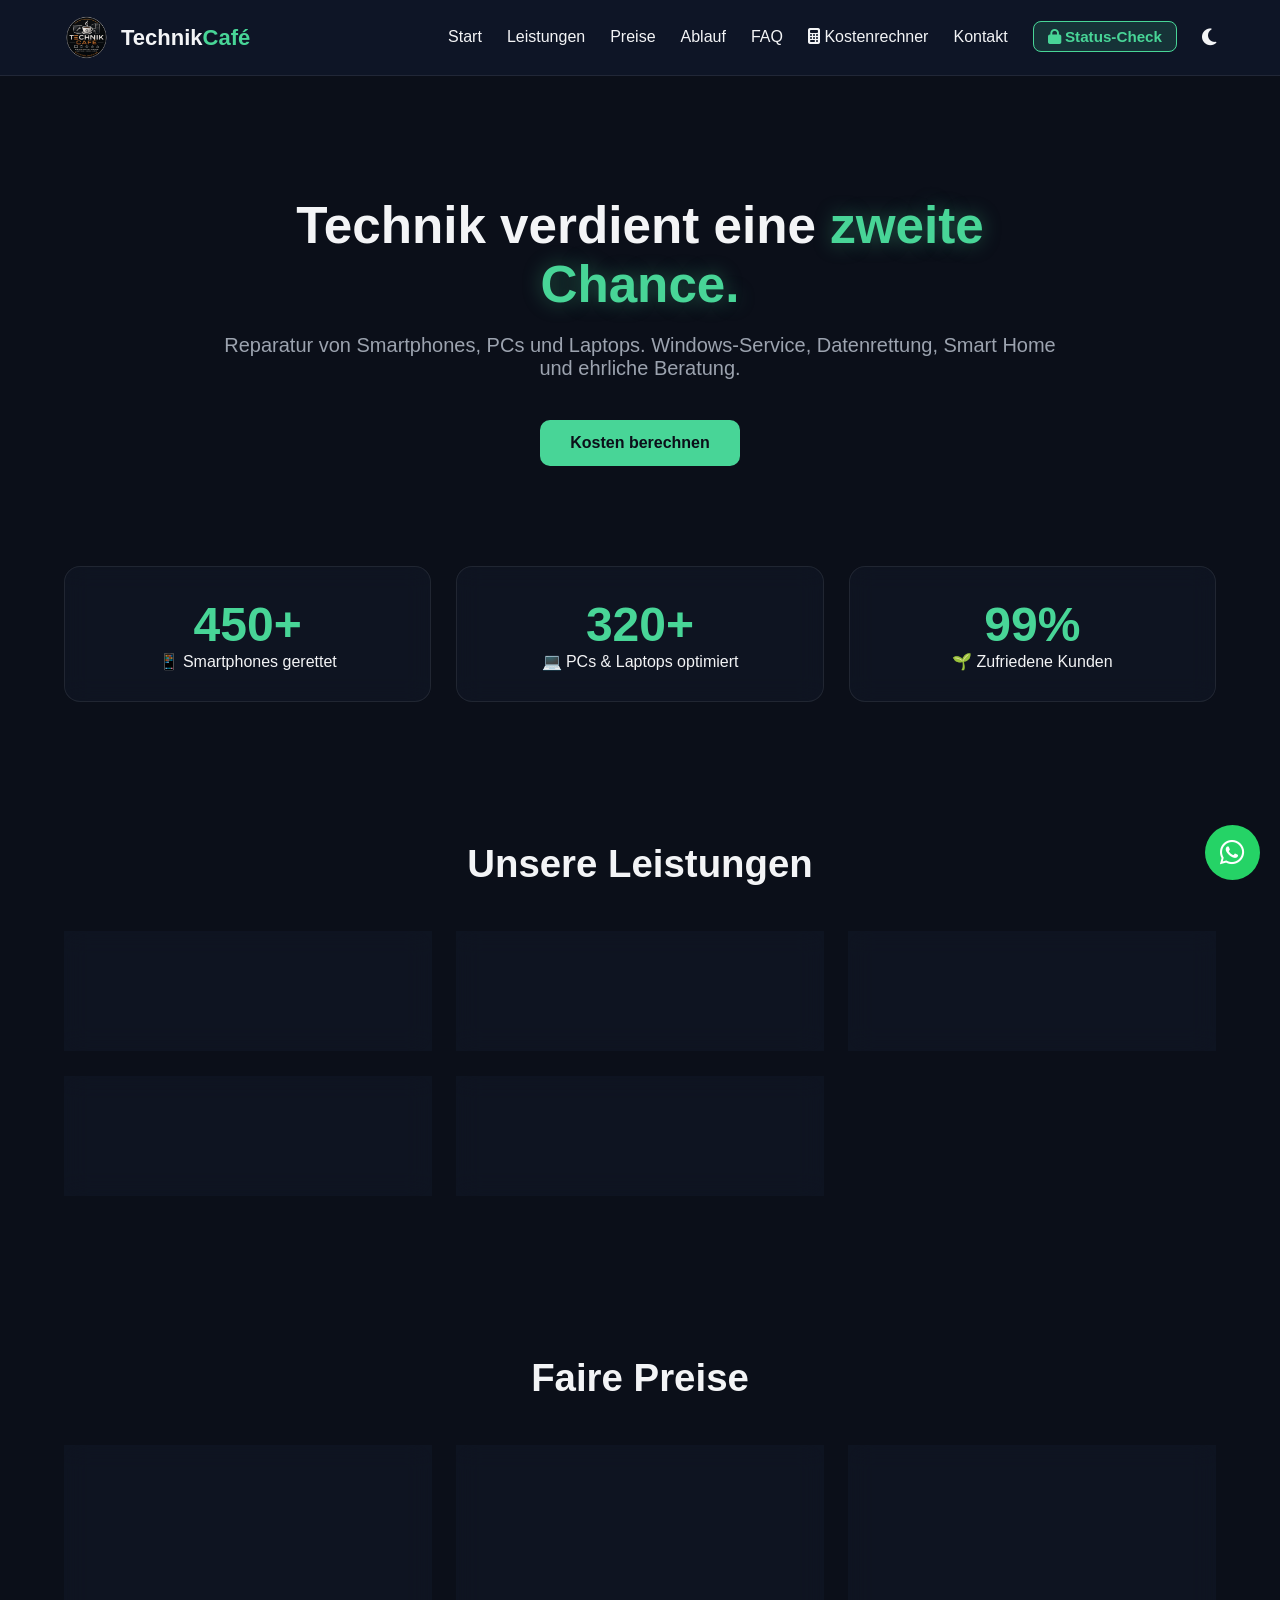
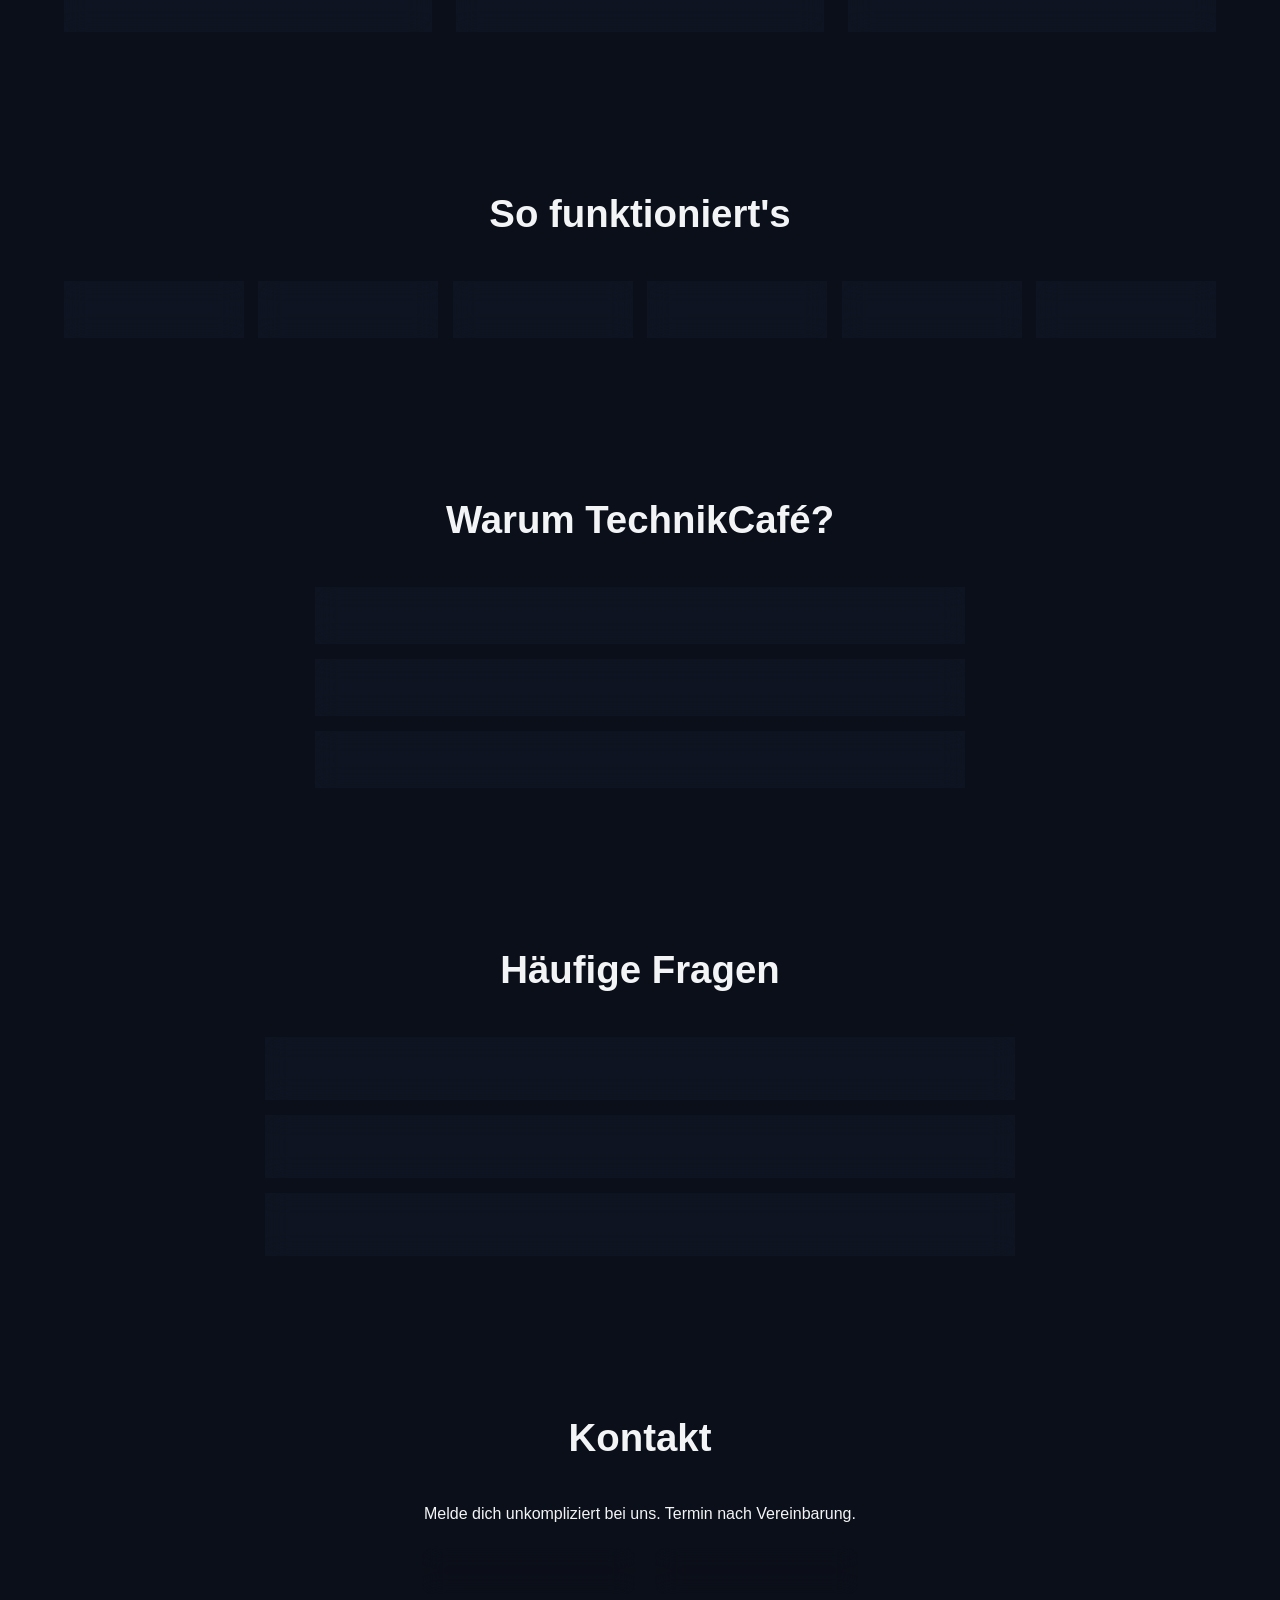
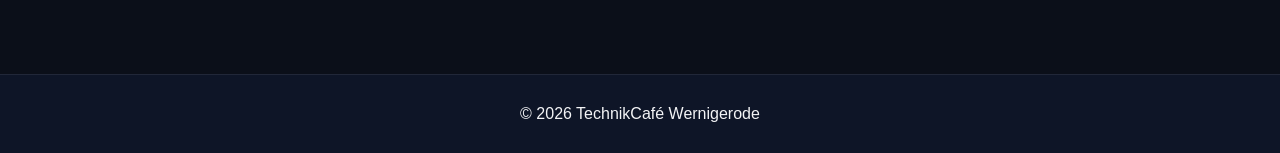
==== commit a6add0af: "Add files via upload" ====
--- a/index.html
+++ b/index.html
@@ -483,6 +483,8 @@
             }
         };
 
+        const disabledBrands = { smartphone: ["apple", "samsung"] };
+
         const mainCatSelect = document.getElementById('calc-main-cat');
         const brandSelect = document.getElementById('calc-brand');
         const modelSelect = document.getElementById('calc-model-series');
@@ -493,15 +495,21 @@
         function rebuildDropdowns() {
             const mainCat = mainCatSelect.value;
             const currentData = db[mainCat];
+            const disabledList = disabledBrands[mainCat] || [];
 
             brandSelect.innerHTML = "";
+            let firstEnabledBrand = null;
             for (let key in currentData.brands) {
                 let opt = document.createElement('option');
                 opt.value = key;
-                opt.textContent = currentData.brands[key];
+                const isDisabled = disabledList.includes(key);
+                opt.textContent = isDisabled ? `${currentData.brands[key]} — pausiert` : currentData.brands[key];
+                if (isDisabled) opt.disabled = true;
+                else if (firstEnabledBrand === null) firstEnabledBrand = key;
                 brandSelect.appendChild(opt);
             }
-            
+            if (firstEnabledBrand !== null) brandSelect.value = firstEnabledBrand;
+
             updateModels();
         }
 
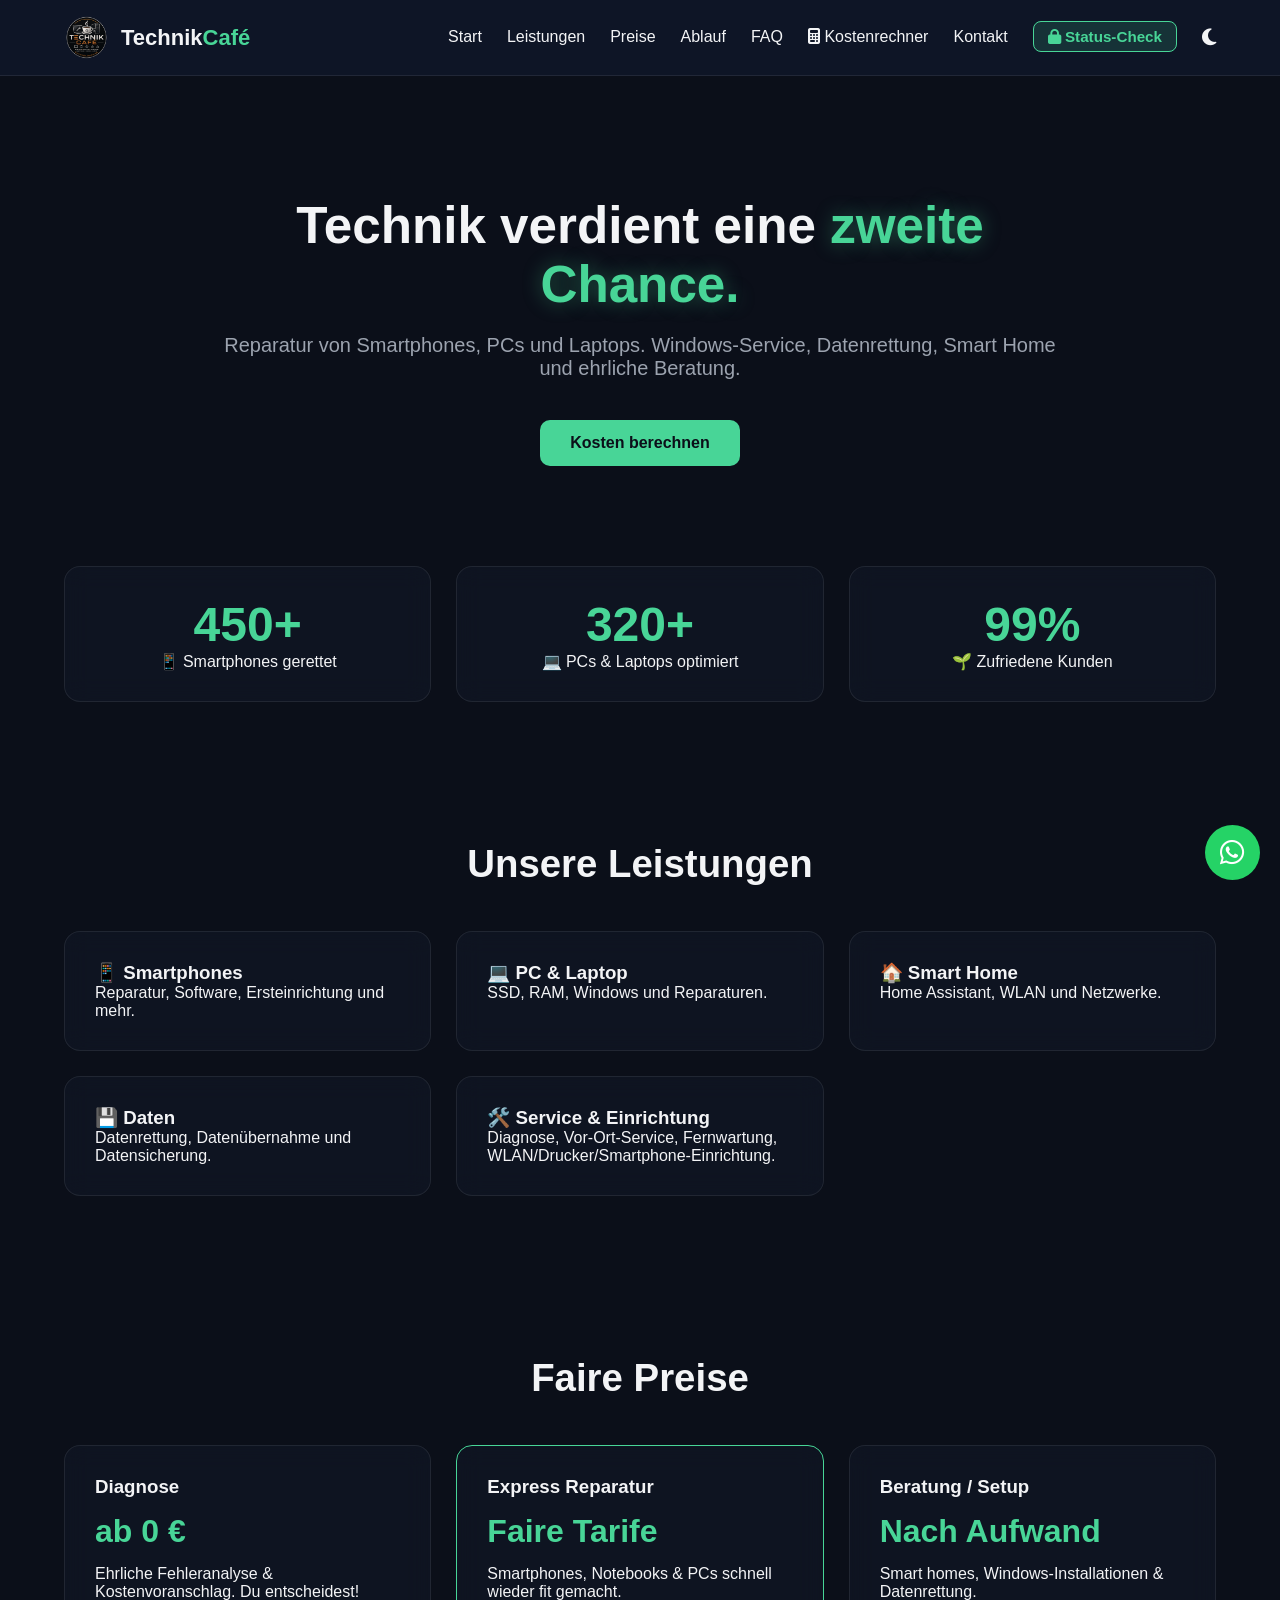
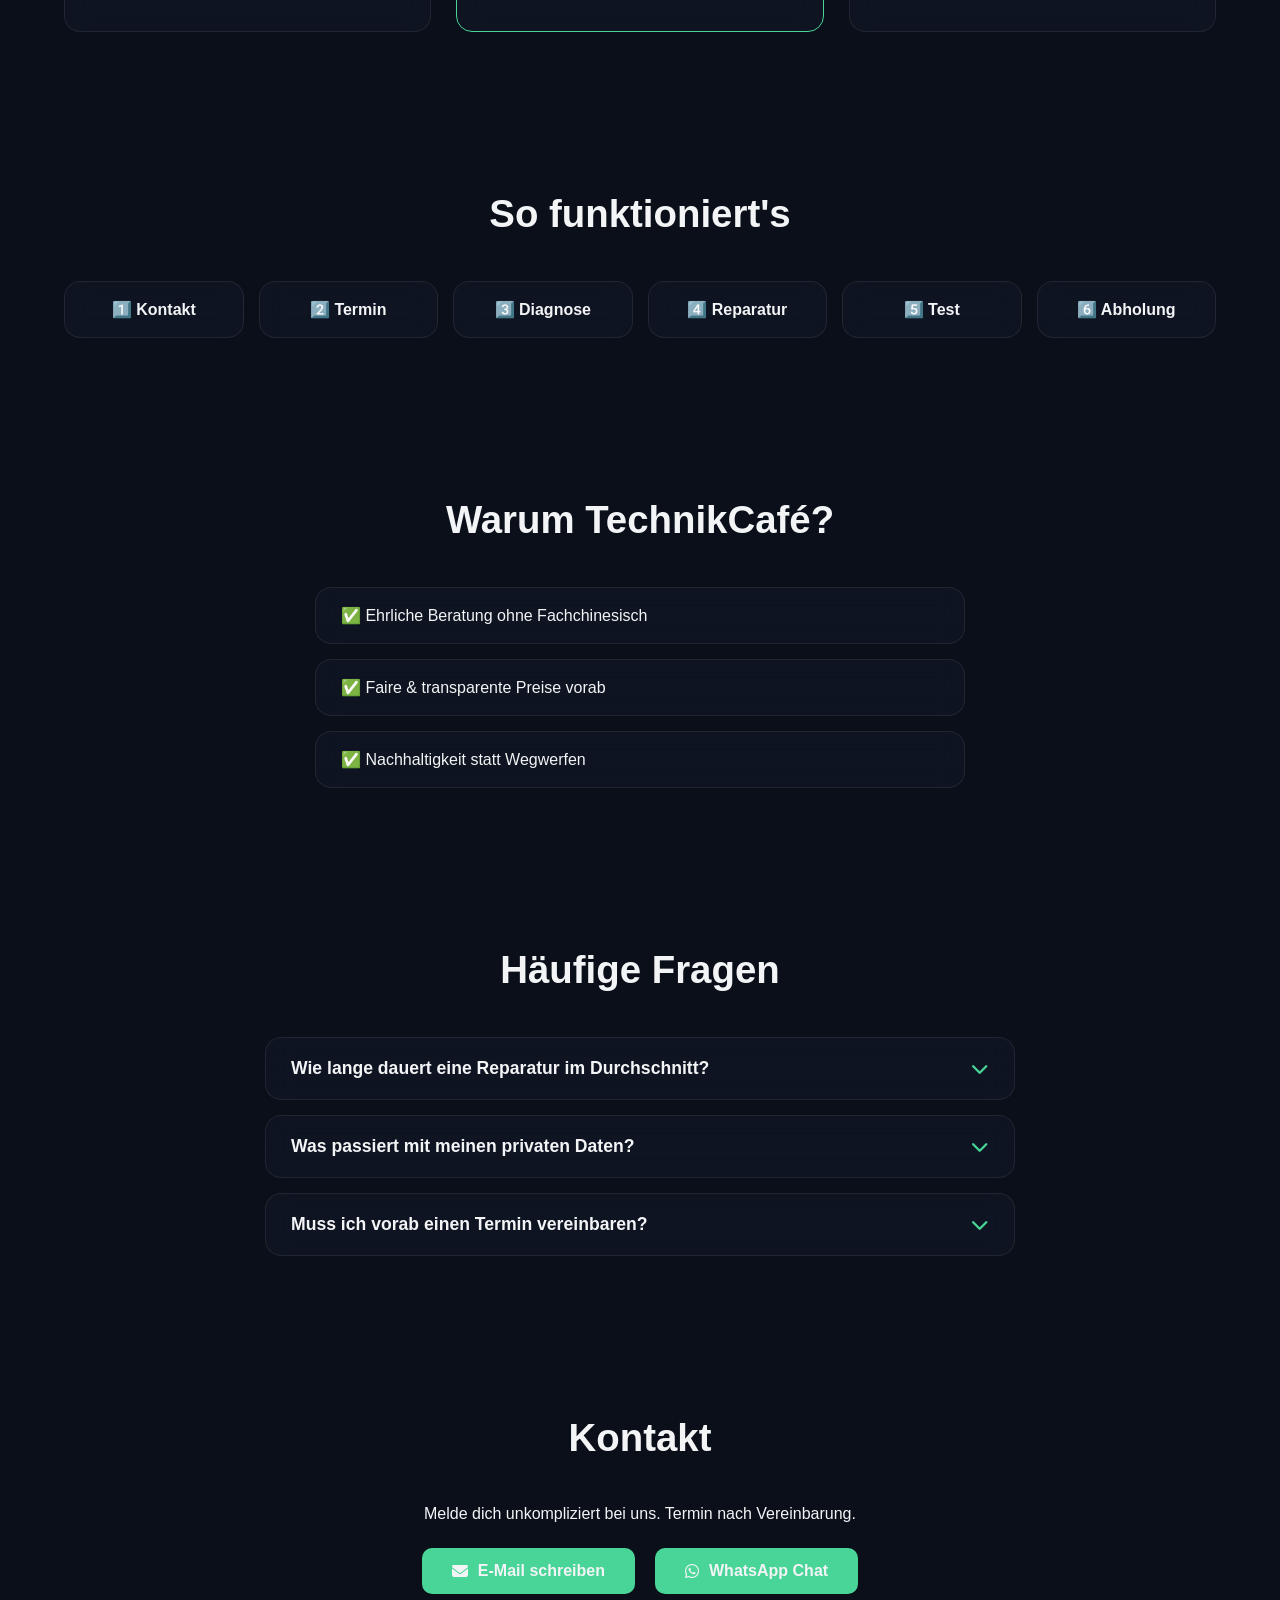
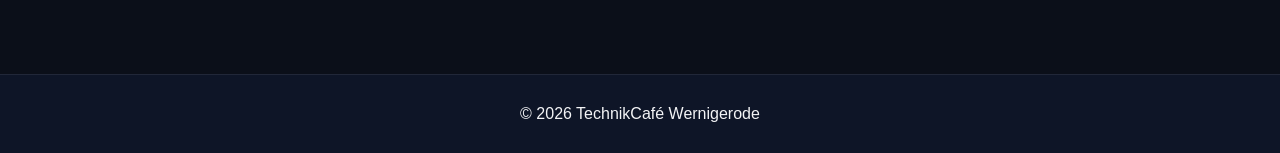
==== commit 553c9ef2: "Add files via upload" ====
--- a/index.html
+++ b/index.html
@@ -7,7 +7,7 @@
     <link rel="canonical" href="https://technikcafe.com/">
     <link rel="icon" type="image/x-icon" href="/favicon.ico">
     <link rel="apple-touch-icon" href="/favicon.ico">
-    <link rel="stylesheet" href="style.css?v=2.0">
+    <link rel="stylesheet" href="style.css?v=2.1">
     <link rel="stylesheet" href="https://cdnjs.cloudflare.com/ajax/libs/font-awesome/6.4.0/css/all.min.css">
 </head>
 <body>
@@ -202,9 +202,8 @@
             </div>
 
             <div class="input-group" id="group-brand">
-                <label for="calc-brand">2. Marke / System</label>
-                <select id="calc-brand">
-                    </select>
+                <label>2. Marke / System</label>
+                <div id="calc-brand" class="option-pills"></div>
             </div>
 
             <div class="input-group" id="group-model">
@@ -486,36 +485,47 @@
         const disabledBrands = { smartphone: ["apple", "samsung"] };
 
         const mainCatSelect = document.getElementById('calc-main-cat');
-        const brandSelect = document.getElementById('calc-brand');
+        const brandContainer = document.getElementById('calc-brand');
         const modelSelect = document.getElementById('calc-model-series');
         const serviceSelect = document.getElementById('calc-service');
         const priceResult = document.getElementById('calc-price-result');
         const whatsappCalcBtn = document.getElementById('calc-whatsapp-btn');
+        let selectedBrand = null;
 
         function rebuildDropdowns() {
             const mainCat = mainCatSelect.value;
             const currentData = db[mainCat];
             const disabledList = disabledBrands[mainCat] || [];
 
-            brandSelect.innerHTML = "";
-            let firstEnabledBrand = null;
+            brandContainer.innerHTML = "";
+            selectedBrand = null;
             for (let key in currentData.brands) {
-                let opt = document.createElement('option');
-                opt.value = key;
                 const isDisabled = disabledList.includes(key);
-                opt.textContent = isDisabled ? `${currentData.brands[key]} — pausiert` : currentData.brands[key];
-                if (isDisabled) opt.disabled = true;
-                else if (firstEnabledBrand === null) firstEnabledBrand = key;
-                brandSelect.appendChild(opt);
-            }
-            if (firstEnabledBrand !== null) brandSelect.value = firstEnabledBrand;
+                let pill = document.createElement('div');
+                pill.className = "option-pill" + (isDisabled ? " disabled" : "");
+                pill.dataset.key = key;
+                pill.textContent = isDisabled ? `${currentData.brands[key]} — pausiert` : currentData.brands[key];
+                if (!isDisabled && selectedBrand === null) selectedBrand = key;
+                if (!isDisabled) {
+                    pill.addEventListener('click', () => {
+                        selectedBrand = key;
+                        brandContainer.querySelectorAll('.option-pill').forEach(p => p.classList.remove('active'));
+                        pill.classList.add('active');
+                        updateModels();
+                    });
+                }
+                brandContainer.appendChild(pill);
+            }
+            if (selectedBrand !== null) {
+                brandContainer.querySelector(`[data-key="${selectedBrand}"]`).classList.add('active');
+            }
 
             updateModels();
         }
 
         function updateModels() {
             const mainCat = mainCatSelect.value;
-            const brand = brandSelect.value;
+            const brand = selectedBrand;
             const currentData = db[mainCat];
 
             modelSelect.innerHTML = "";
@@ -537,7 +547,7 @@
             if (mainCat !== 'smartphone') {
                 modelKey = "standard";
                 if (mainCat === 'software-network') {
-                    modelKey = brandSelect.value === 'software' ? 'softall' : 'netall';
+                    modelKey = selectedBrand === 'software' ? 'softall' : 'netall';
                 }
             }
 
@@ -564,7 +574,7 @@
             if (mainCat !== 'smartphone') {
                 modelKey = "standard";
                 if (mainCat === 'software-network') {
-                    modelKey = brandSelect.value === 'software' ? 'softall' : 'netall';
+                    modelKey = selectedBrand === 'software' ? 'softall' : 'netall';
                 }
             }
             
@@ -582,7 +592,6 @@
         }
 
         mainCatSelect.addEventListener('change', rebuildDropdowns);
-        brandSelect.addEventListener('change', updateModels);
         modelSelect.addEventListener('change', updateServices);
         serviceSelect.addEventListener('change', showFinalPrice);
 
--- a/style.css
+++ b/style.css
@@ -225,6 +225,34 @@
     box-shadow: 0 0 10px var(--accent-glow);
 }
 .input-group select option { background: var(--bg-color); color: var(--text-main); }
+.input-group select option:disabled { color: var(--text-muted); font-style: italic; }
+
+/* 🔘 MARKEN-PILLS IM KOSTENRECHNER */
+.option-pills { display: flex; flex-wrap: wrap; gap: 8px; }
+.option-pill {
+    padding: 10px 16px;
+    border-radius: 8px;
+    border: 1px solid var(--border-glass);
+    background: var(--input-bg);
+    color: var(--text-main);
+    cursor: pointer;
+    font-size: 0.9rem;
+    font-weight: 600;
+    transition: all 0.2s ease;
+    user-select: none;
+}
+.option-pill:hover:not(.disabled) { border-color: var(--accent); }
+.option-pill.active {
+    border-color: var(--accent);
+    color: var(--accent);
+    box-shadow: 0 0 10px var(--accent-glow);
+}
+.option-pill.disabled {
+    opacity: 0.4;
+    text-decoration: line-through;
+    cursor: not-allowed;
+    pointer-events: none;
+}
 .form-submit-btn { width: 100%; margin-top: 10px; border: none; text-align: center; }
 
 /* 🧮 KOSTENRECHNER DESIGN */
@@ -239,6 +267,7 @@
 .price-label { font-size: 0.85rem; color: var(--text-muted); text-transform: uppercase; }
 .calculated-price { font-size: 2.8rem; font-weight: 800; color: var(--accent); margin: 5px 0; text-shadow: 0 0 15px var(--accent-glow); }
 .price-disclaimer { font-size: 0.75rem; color: var(--text-muted); line-height: 1.3; }
+.calc-note { font-size: 0.8rem; color: var(--text-muted); margin: -10px 0 15px 0; line-height: 1.4; }
 
 .whatsapp-calc-btn {
     width: 100%;
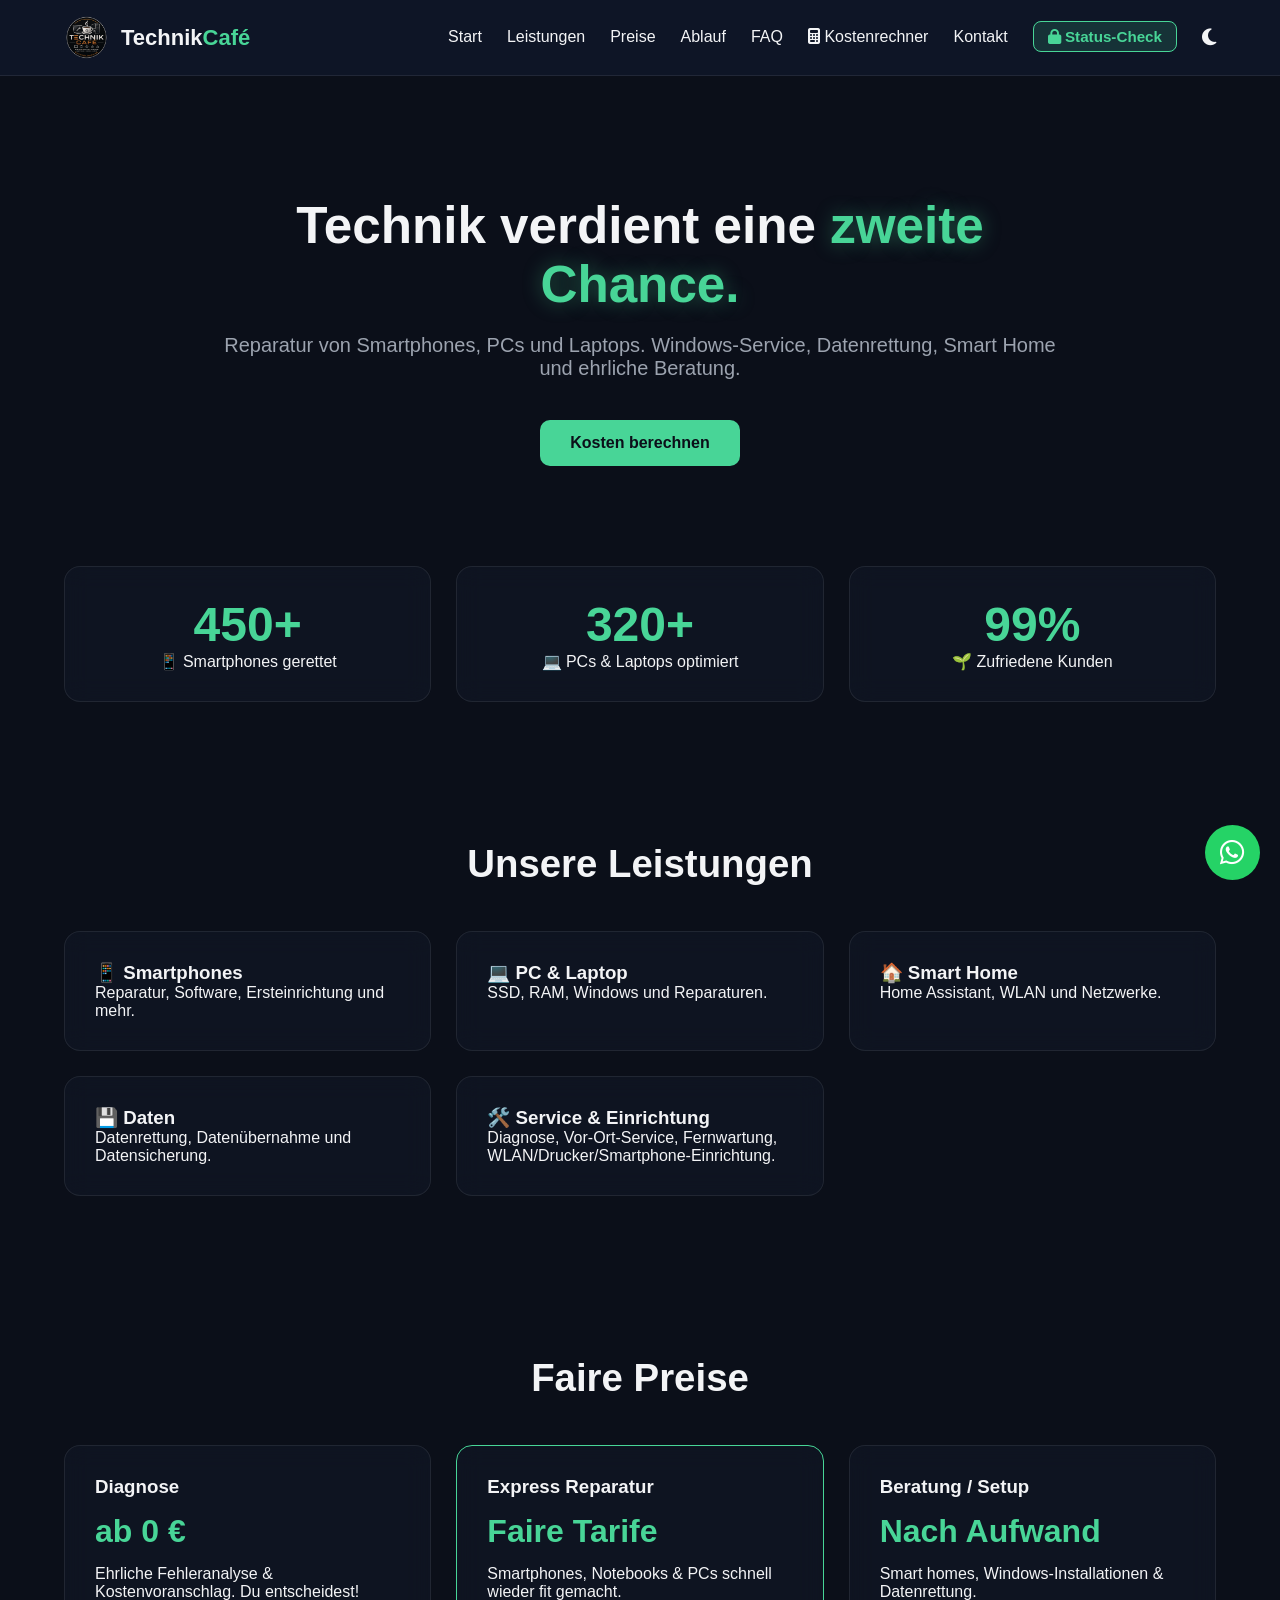
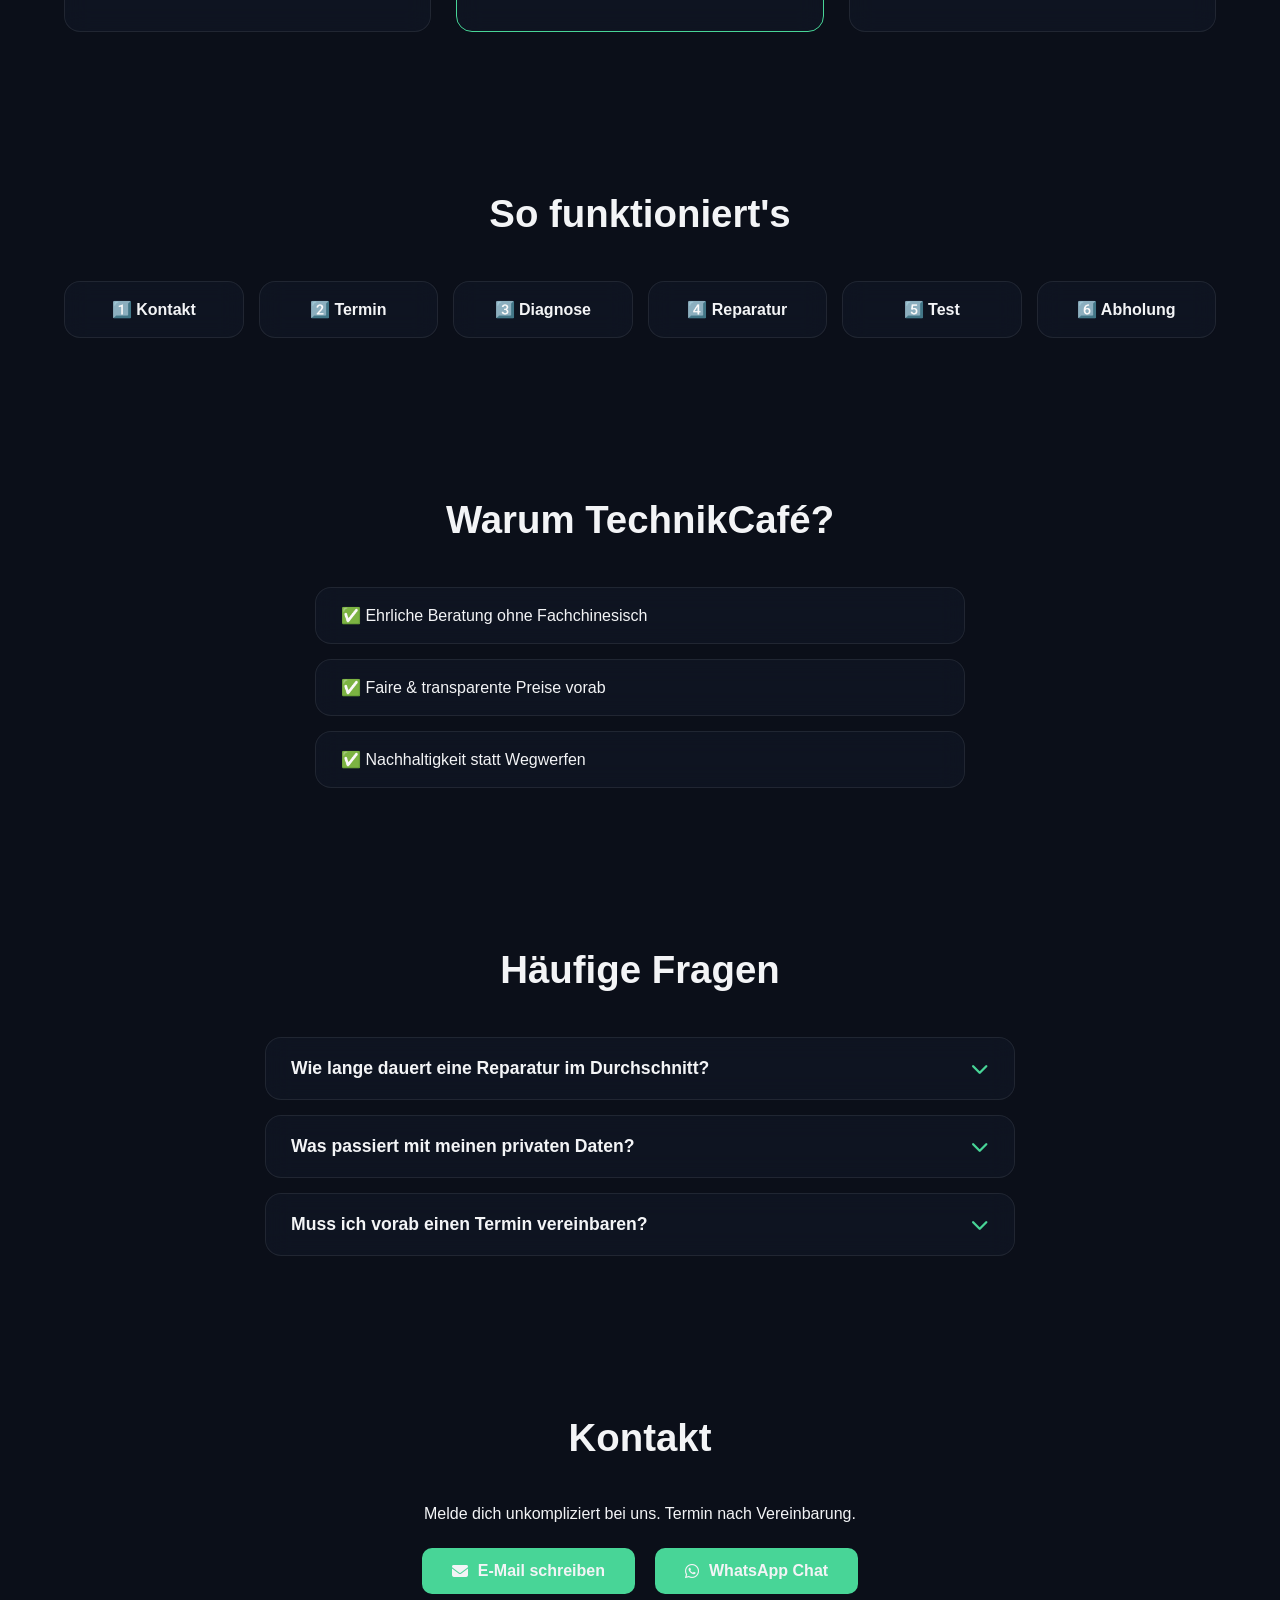
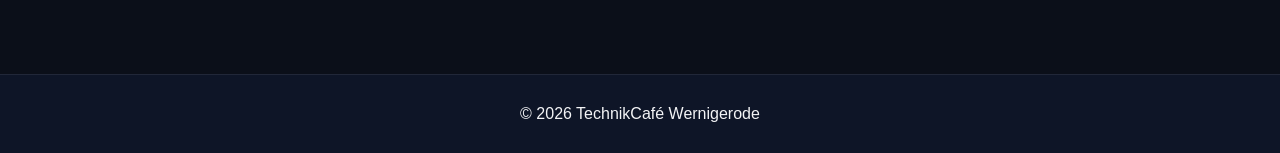
==== commit fd28c264: "Add files via upload" ====
--- a/index.html
+++ b/index.html
@@ -3,12 +3,30 @@
 <head>
     <meta charset="UTF-8">
     <meta name="viewport" content="width=device-width, initial-scale=1.0">
-    <title>TechnikCafé | Technik. Reparatur. Beratung.</title>
+    <title>TechnikCafé Wernigerode | Technik. Reparatur. Beratung.</title>
+    <meta name="description" content="TechnikCafé in Wernigerode: Reparatur, IT-Service und Smart-Home-Einrichtung für PC, Notebook und Smartphone. Persönliche Beratung vor Ort.">
     <link rel="canonical" href="https://technikcafe.com/">
     <link rel="icon" type="image/x-icon" href="/favicon.ico">
     <link rel="apple-touch-icon" href="/favicon.ico">
     <link rel="stylesheet" href="style.css?v=2.1">
     <link rel="stylesheet" href="https://cdnjs.cloudflare.com/ajax/libs/font-awesome/6.4.0/css/all.min.css">
+    <script type="application/ld+json">
+    {
+      "@context": "https://schema.org",
+      "@type": "ElectronicsStore",
+      "name": "TechnikCafé",
+      "image": "https://technikcafe.com/assets/img/tc.png",
+      "url": "https://technikcafe.com/",
+      "address": {
+        "@type": "PostalAddress",
+        "addressLocality": "Wernigerode",
+        "addressRegion": "Sachsen-Anhalt",
+        "addressCountry": "DE"
+      },
+      "areaServed": "Wernigerode",
+      "description": "Reparatur, IT-Service und Smart-Home-Einrichtung für PC, Notebook und Smartphone in Wernigerode."
+    }
+    </script>
 </head>
 <body>
 
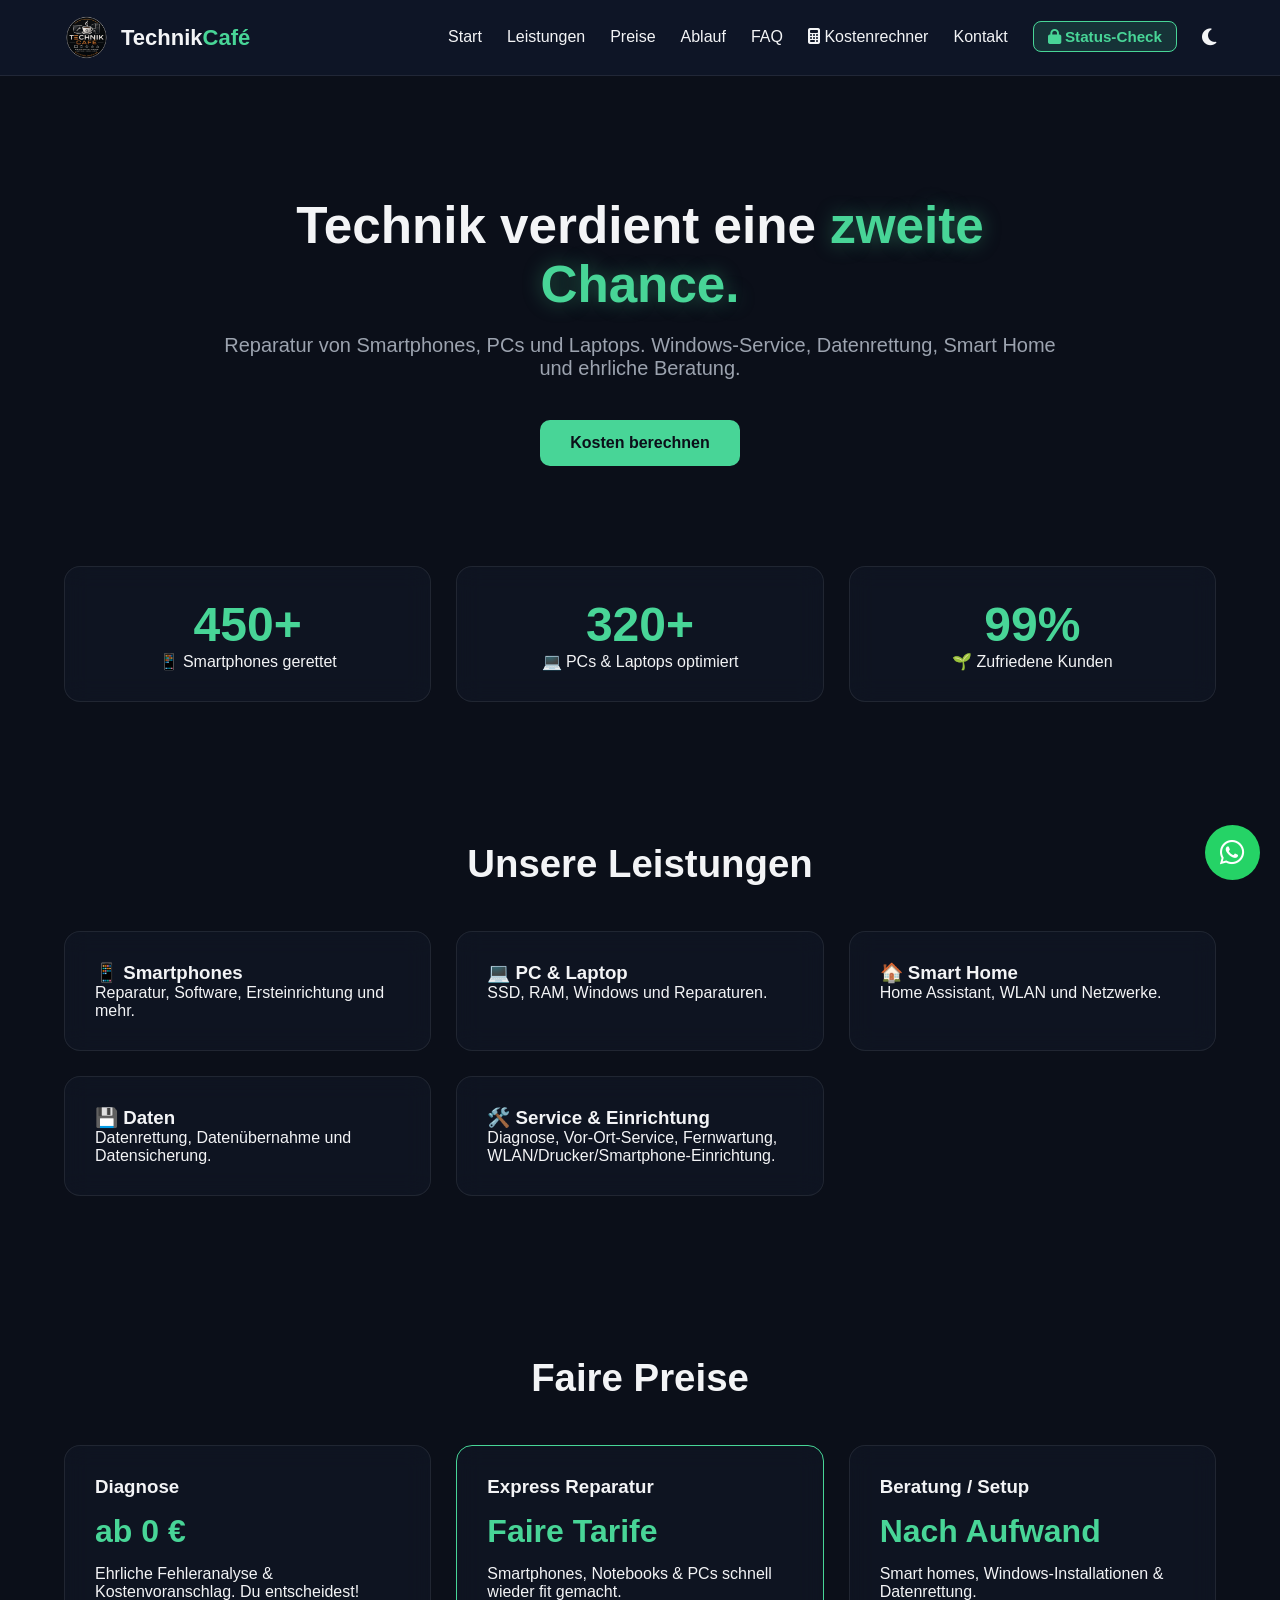
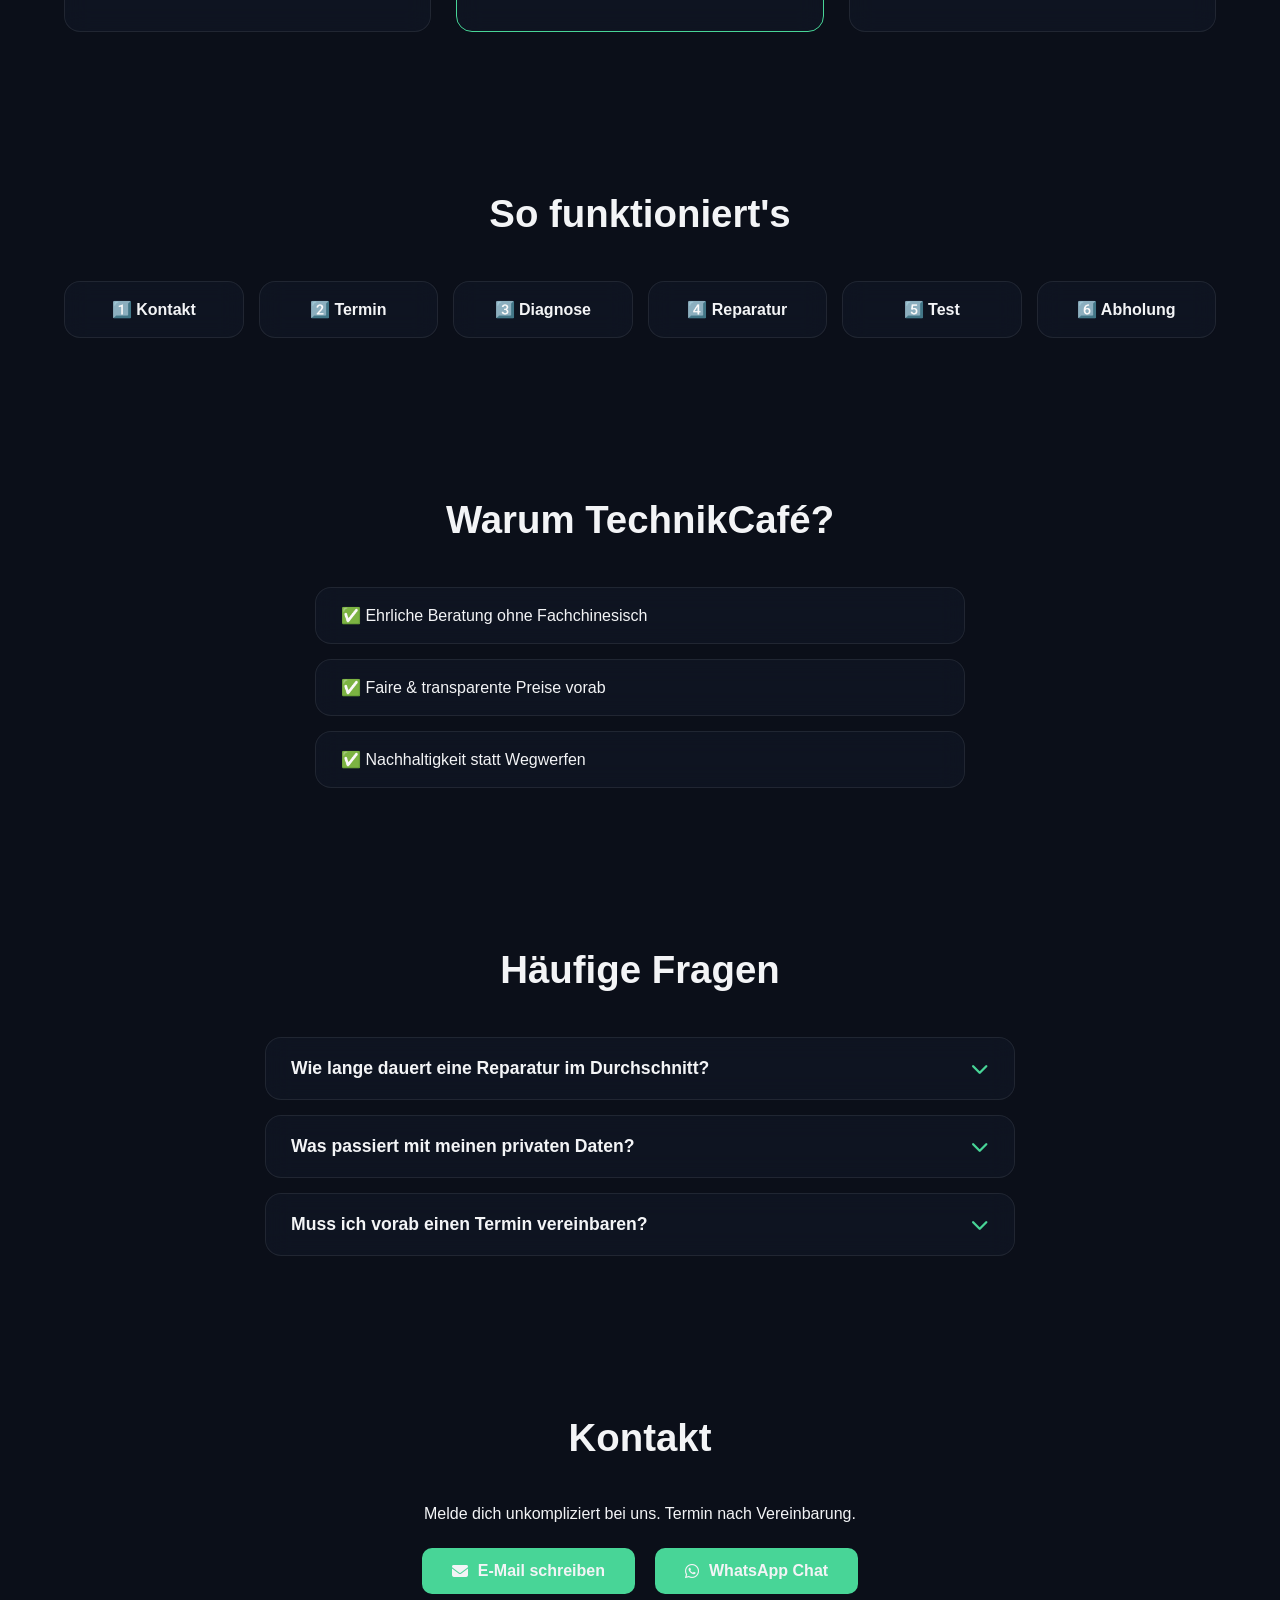
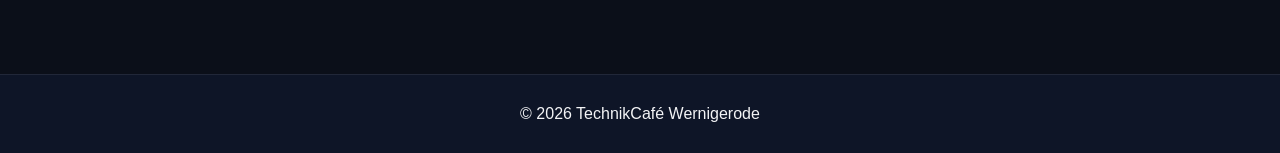
==== commit 11800bcc: "Add files via upload" ====
--- a/index.html
+++ b/index.html
@@ -45,6 +45,7 @@
                 <span></span>
                 <span></span>
             </label>
+            <label for="menu-toggle" class="nav-backdrop"></label>
 
             <ul>
                 <li><a href="#start">Start</a></li>
@@ -519,19 +520,18 @@
             selectedBrand = null;
             for (let key in currentData.brands) {
                 const isDisabled = disabledList.includes(key);
+                if (isDisabled) continue; // Komplett ausblenden statt nur ausgrauen
                 let pill = document.createElement('div');
-                pill.className = "option-pill" + (isDisabled ? " disabled" : "");
+                pill.className = "option-pill";
                 pill.dataset.key = key;
-                pill.textContent = isDisabled ? `${currentData.brands[key]} — pausiert` : currentData.brands[key];
-                if (!isDisabled && selectedBrand === null) selectedBrand = key;
-                if (!isDisabled) {
-                    pill.addEventListener('click', () => {
-                        selectedBrand = key;
-                        brandContainer.querySelectorAll('.option-pill').forEach(p => p.classList.remove('active'));
-                        pill.classList.add('active');
-                        updateModels();
-                    });
-                }
+                pill.textContent = currentData.brands[key];
+                if (selectedBrand === null) selectedBrand = key;
+                pill.addEventListener('click', () => {
+                    selectedBrand = key;
+                    brandContainer.querySelectorAll('.option-pill').forEach(p => p.classList.remove('active'));
+                    pill.classList.add('active');
+                    updateModels();
+                });
                 brandContainer.appendChild(pill);
             }
             if (selectedBrand !== null) {
@@ -560,14 +560,7 @@
 
         function updateServices() {
             const mainCat = mainCatSelect.value;
-            let modelKey = modelSelect.value;
-            
-            if (mainCat !== 'smartphone') {
-                modelKey = "standard";
-                if (mainCat === 'software-network') {
-                    modelKey = selectedBrand === 'software' ? 'softall' : 'netall';
-                }
-            }
+            const modelKey = modelSelect.value;
 
             const services = db[mainCat].services[modelKey] || [];
 
@@ -588,14 +581,8 @@
 
         function showFinalPrice() {
             const mainCat = mainCatSelect.value;
-            let modelKey = modelSelect.value;
-            if (mainCat !== 'smartphone') {
-                modelKey = "standard";
-                if (mainCat === 'software-network') {
-                    modelKey = selectedBrand === 'software' ? 'softall' : 'netall';
-                }
-            }
-            
+            const modelKey = modelSelect.value;
+
             const serviceIndex = serviceSelect.value;
             const services = db[mainCat].services[modelKey] || [];
             const selectedService = services[serviceIndex];
--- a/style.css
+++ b/style.css
@@ -97,7 +97,7 @@
 body.light-mode .nav-login-btn:hover { color: #fff !important; }
 
 .theme-btn { background: transparent; border: none; color: var(--text-main); font-size: 1.2rem; cursor: pointer; display: flex; }
-.menu-toggle, .menu-hamburger { display: none; }
+.menu-toggle, .menu-hamburger, .nav-backdrop { display: none; }
 
 /* 🚀 HERO SECTION */
 .hero { text-align: center; padding: 120px 20px 80px 20px; max-width: 900px; margin: 0 auto; }
@@ -171,6 +171,9 @@
 .modal-content {
     width: 100%;
     max-width: 420px;
+    max-height: 88vh;
+    overflow-y: auto;
+    -webkit-overflow-scrolling: touch;
     padding: 30px 25px;
     position: relative;
     box-shadow: 0 20px 40px rgba(0, 0, 0, 0.5);
@@ -302,7 +305,25 @@
     
     .menu-hamburger { display: flex; flex-direction: column; gap: 5px; }
     .menu-hamburger span { display: block; width: 26px; height: 3px; background: var(--text-main); }
-    
+
+    .nav-backdrop {
+        display: block;
+        position: fixed;
+        top: 0;
+        left: 0;
+        width: 100%;
+        height: 100vh;
+        background: rgba(0, 0, 0, 0.4);
+        z-index: 90;
+        opacity: 0;
+        pointer-events: none;
+        transition: opacity 0.3s ease;
+    }
+    .menu-toggle:checked ~ .nav-backdrop {
+        opacity: 1;
+        pointer-events: auto;
+    }
+
     nav ul {
         position: fixed;
         top: 0;
@@ -315,6 +336,7 @@
         align-items: center;
         gap: 35px;
         transition: right 0.4s ease-in-out;
+        z-index: 95;
     }
     .menu-toggle:checked ~ ul { right: 0; }
     .nav-login-btn { width: 80%; text-align: center; padding: 12px 0; }
